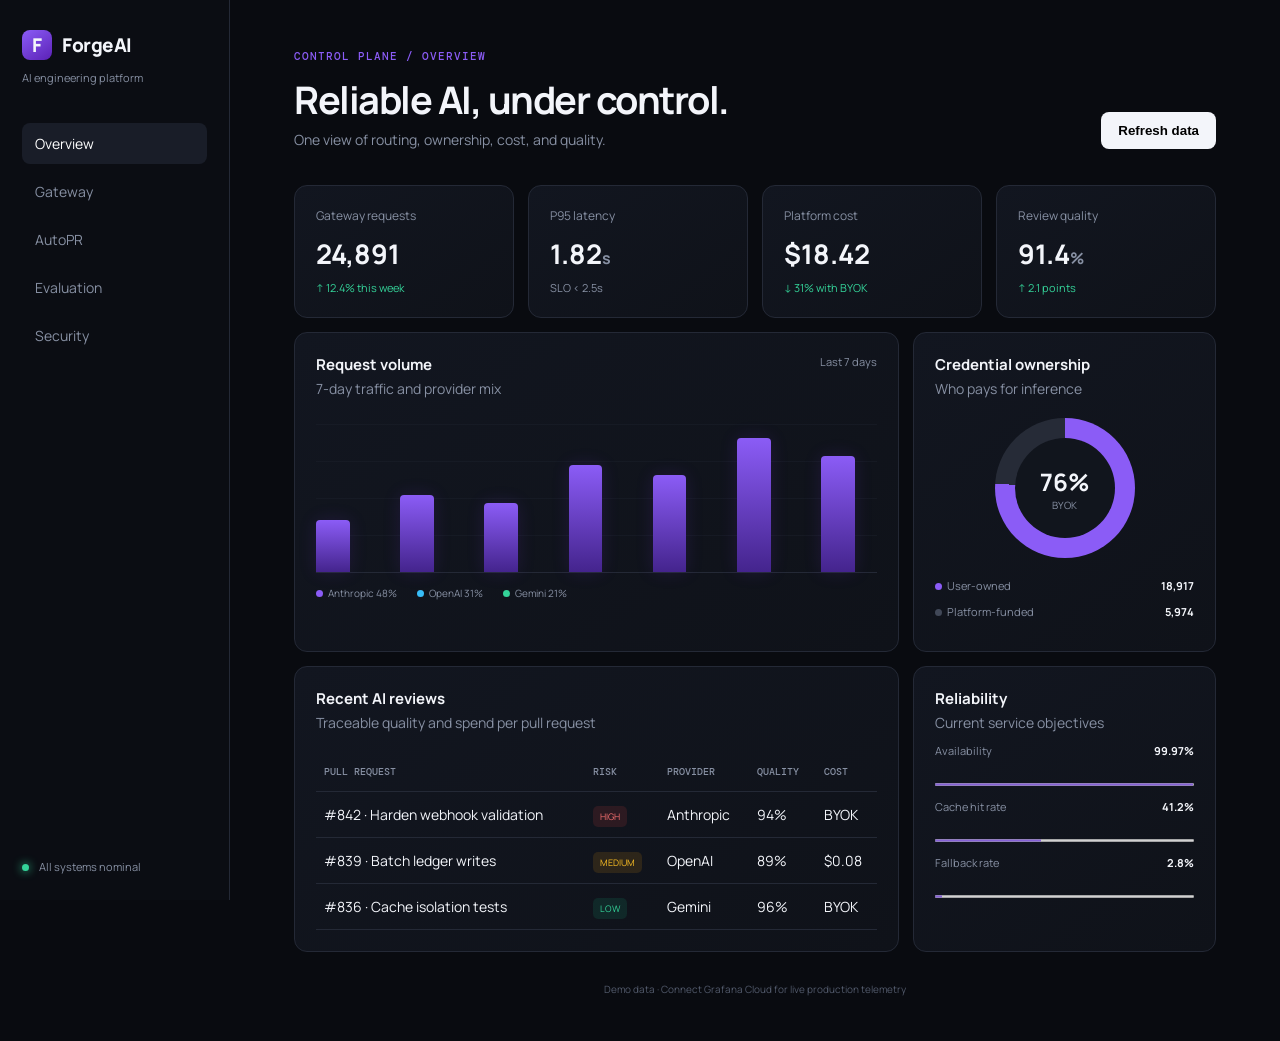
==== dashboard/index.html @ c0267319 "feat(platform): establish production-oriented ForgeAI foundation Introduce the tenant-aware BYOK gat" ====
<!doctype html><html lang="en"><head><meta charset="utf-8"><meta name="viewport" content="width=device-width,initial-scale=1"><meta name="description" content="ForgeAI operations console"><title>ForgeAI · Control plane</title><link rel="preconnect" href="https://fonts.googleapis.com"><link rel="preconnect" href="https://fonts.gstatic.com" crossorigin><link href="https://fonts.googleapis.com/css2?family=DM+Mono:wght@400;500&family=Manrope:wght@400;600;700;800&display=swap" rel="stylesheet"><link rel="stylesheet" href="styles.css"></head><body><aside><div class="brand"><span>F</span>ForgeAI</div><p>AI engineering platform</p><nav><a class="active" href="#overview">Overview</a><a href="#gateway">Gateway</a><a href="#reviews">AutoPR</a><a href="#quality">Evaluation</a><a href="#security">Security</a></nav><div class="status"><i></i> All systems nominal</div></aside><main><header><div><small>CONTROL PLANE / OVERVIEW</small><h1>Reliable AI, under control.</h1><p>One view of routing, ownership, cost, and quality.</p></div><button id="refresh">Refresh data</button></header><section class="cards"><article><label>Gateway requests</label><strong>24,891</strong><em>↑ 12.4% this week</em></article><article><label>P95 latency</label><strong>1.82<span>s</span></strong><em class="neutral">SLO &lt; 2.5s</em></article><article><label>Platform cost</label><strong>$18.42</strong><em>↓ 31% with BYOK</em></article><article><label>Review quality</label><strong>91.4<span>%</span></strong><em>↑ 2.1 points</em></article></section><section class="grid"><article class="panel wide"><div class="title"><div><h2>Request volume</h2><p>7-day traffic and provider mix</p></div><span>Last 7 days</span></div><div class="chart" aria-label="Request volume chart"><div style="height:35%"></div><div style="height:52%"></div><div style="height:46%"></div><div style="height:72%"></div><div style="height:65%"></div><div style="height:90%"></div><div style="height:78%"></div></div><div class="legend"><span><i class="purple"></i>Anthropic 48%</span><span><i class="blue"></i>OpenAI 31%</span><span><i class="green"></i>Gemini 21%</span></div></article><article class="panel"><div class="title"><div><h2>Credential ownership</h2><p>Who pays for inference</p></div></div><div class="donut"><div><strong>76%</strong><span>BYOK</span></div></div><div class="rows"><p><span><i class="purple"></i>User-owned</span><b>18,917</b></p><p><span><i class="muted"></i>Platform-funded</span><b>5,974</b></p></div></article><article class="panel wide"><div class="title"><div><h2>Recent AI reviews</h2><p>Traceable quality and spend per pull request</p></div></div><table><thead><tr><th>Pull request</th><th>Risk</th><th>Provider</th><th>Quality</th><th>Cost</th></tr></thead><tbody><tr><td>#842 · Harden webhook validation</td><td><mark class="high">HIGH</mark></td><td>Anthropic</td><td>94%</td><td>BYOK</td></tr><tr><td>#839 · Batch ledger writes</td><td><mark>MEDIUM</mark></td><td>OpenAI</td><td>89%</td><td>$0.08</td></tr><tr><td>#836 · Cache isolation tests</td><td><mark class="low">LOW</mark></td><td>Gemini</td><td>96%</td><td>BYOK</td></tr></tbody></table></article><article class="panel"><div class="title"><div><h2>Reliability</h2><p>Current service objectives</p></div></div><div class="slo"><p><span>Availability</span><b>99.97%</b></p><progress value="99.97" max="100"></progress><p><span>Cache hit rate</span><b>41.2%</b></p><progress value="41.2" max="100"></progress><p><span>Fallback rate</span><b>2.8%</b></p><progress value="2.8" max="100"></progress></div></article></section><footer>Demo data · Connect Grafana Cloud for live production telemetry</footer></main><script src="app.js"></script></body></html>
---- dashboard/styles.css ----
:root{--bg:#090b10;--panel:#11141c;--line:#242936;--text:#f3f5fa;--muted:#8790a3;--accent:#8b5cf6;--cyan:#38bdf8;--green:#34d399}*{box-sizing:border-box}body{margin:0;background:var(--bg);color:var(--text);font:14px Manrope,sans-serif;display:grid;grid-template-columns:230px 1fr;min-height:100vh}aside{border-right:1px solid var(--line);padding:30px 22px;position:fixed;width:230px;height:100vh;background:#0b0d13}.brand{font-size:19px;font-weight:800;letter-spacing:-.5px}.brand span{display:inline-grid;place-items:center;width:30px;height:30px;margin-right:10px;border-radius:8px;background:linear-gradient(145deg,var(--accent),#5b21b6)}aside>p{color:var(--muted);font-size:11px;margin:10px 0 38px}nav{display:grid;gap:7px}nav a{color:var(--muted);text-decoration:none;padding:11px 13px;border-radius:8px}nav a:hover,.active{color:white!important;background:#191d28}.status{position:absolute;bottom:26px;color:var(--muted);font-size:11px}.status i{display:inline-block;width:7px;height:7px;border-radius:50%;background:var(--green);box-shadow:0 0 10px var(--green);margin-right:8px}main{grid-column:2;padding:45px clamp(24px,5vw,76px);max-width:1500px;width:100%}header{display:flex;justify-content:space-between;align-items:end;margin-bottom:36px}small{color:var(--accent);font:500 11px DM Mono;letter-spacing:1px}h1{font-size:38px;letter-spacing:-1.5px;margin:9px 0 5px}header p,.title p{color:var(--muted);margin:0}button{background:var(--text);border:0;border-radius:8px;padding:11px 17px;font-weight:700;cursor:pointer}.cards{display:grid;grid-template-columns:repeat(4,1fr);gap:14px}.cards article,.panel{background:linear-gradient(145deg,#121620,#0f1219);border:1px solid var(--line);border-radius:13px;padding:21px}.cards label{color:var(--muted);display:block;font-size:12px}.cards strong{font-size:27px;display:block;margin:11px 0 5px}.cards strong span{font-size:16px;color:var(--muted)}em{font-style:normal;color:var(--green);font-size:11px}.neutral{color:var(--muted)}.grid{display:grid;grid-template-columns:2fr 1fr;gap:14px;margin-top:14px}.wide{min-width:0}.title{display:flex;justify-content:space-between}.title h2{font-size:15px;margin:0 0 4px}.title span{color:var(--muted);font-size:11px}.chart{height:150px;margin:25px 0 13px;display:flex;align-items:end;gap:9%;border-bottom:1px solid var(--line);background:repeating-linear-gradient(0deg,transparent,transparent 36px,#1b202b 37px)}.chart div{width:6%;background:linear-gradient(var(--accent),#44248d);border-radius:4px 4px 0 0;box-shadow:0 0 18px #7c3aed25}.legend{display:flex;gap:20px;color:var(--muted);font-size:10px}.legend i,.rows i{display:inline-block;width:7px;height:7px;border-radius:50%;margin-right:5px}.purple{background:var(--accent)}.blue{background:var(--cyan)}.green{background:var(--green)}.muted{background:#414858}.donut{display:grid;place-items:center;margin:20px auto;width:140px;height:140px;border-radius:50%;background:conic-gradient(var(--accent) 0 76%,#262b37 76%)}.donut:before{content:"";position:absolute;width:100px;height:100px;border-radius:50%;background:#11151d}.donut div{z-index:1;text-align:center}.donut strong,.donut span{display:block}.donut strong{font-size:24px}.donut span{color:var(--muted);font-size:10px}.rows p,.slo p{display:flex;justify-content:space-between;color:var(--muted);font-size:11px}.rows b,.slo b{color:var(--text)}table{border-collapse:collapse;width:100%;margin-top:20px;text-align:left}th{color:var(--muted);font:500 10px DM Mono;text-transform:uppercase}th,td{padding:13px 8px;border-bottom:1px solid var(--line)}mark{background:#f59e0b20;color:#fbbf24;border-radius:5px;padding:4px 7px;font-size:9px}.high{background:#ef444420;color:#f87171}.low{background:#10b98120;color:#34d399}progress{width:100%;height:5px;accent-color:var(--accent)}footer{text-align:center;color:#525a6b;margin-top:30px;font-size:10px}@media(max-width:900px){body{display:block}aside{display:none}main{padding:25px}.cards{grid-template-columns:1fr 1fr}.grid{grid-template-columns:1fr}}@media(max-width:560px){.cards{grid-template-columns:1fr}header{align-items:start}header button{display:none}h1{font-size:30px}.panel{overflow:auto}}
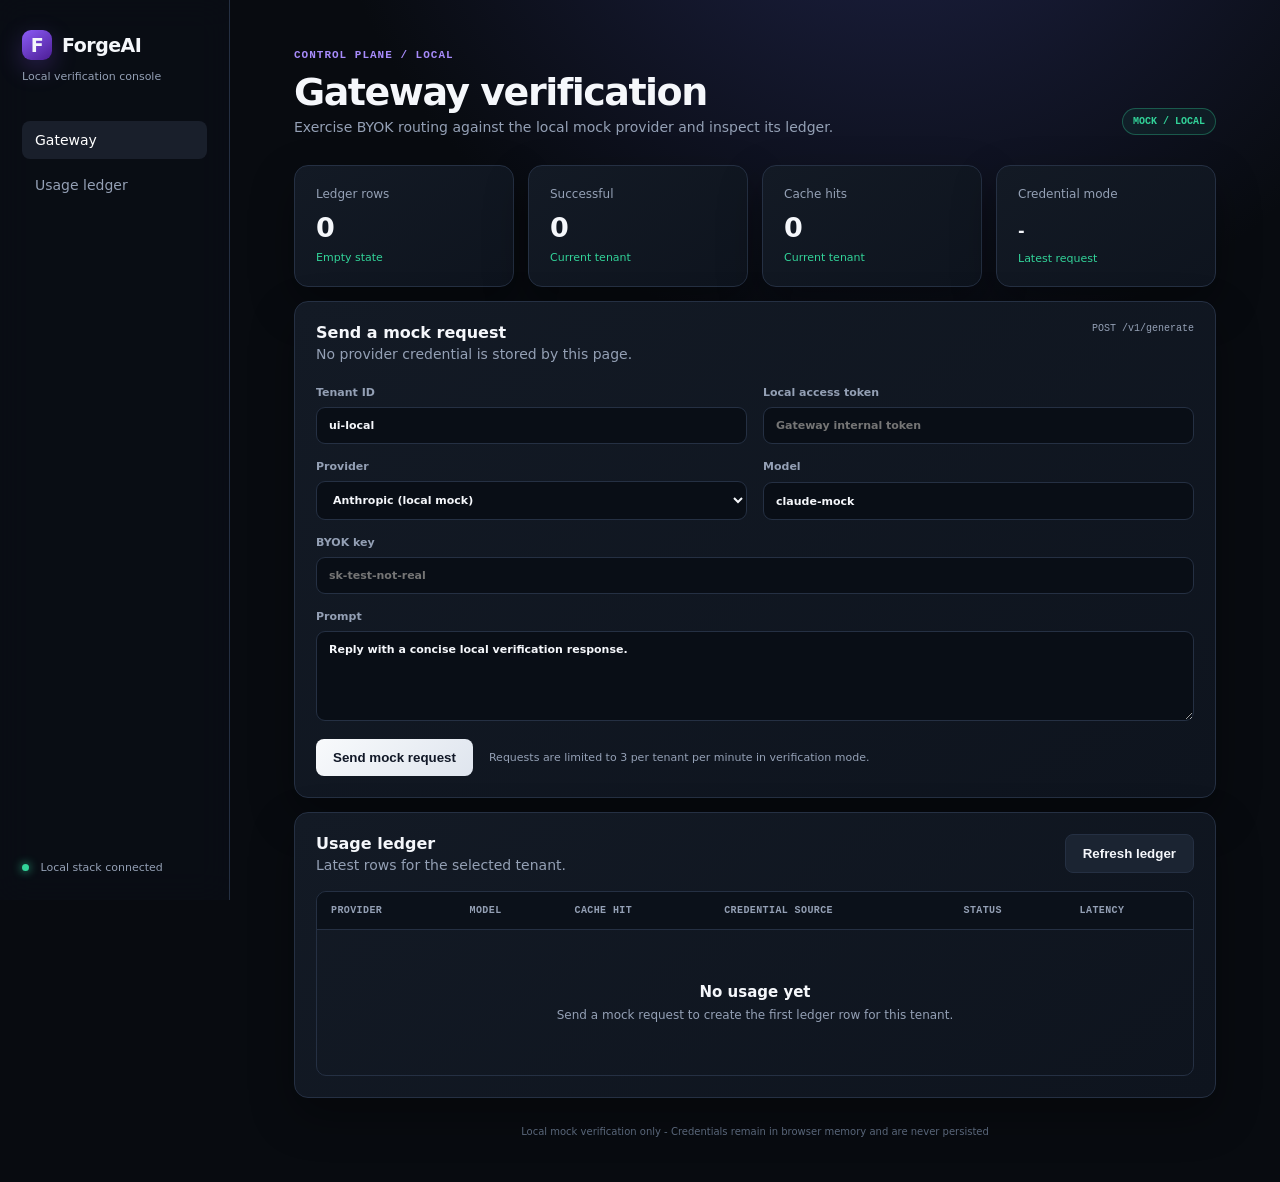
==== commit dce24aa8: "fix(dashboard): make local gateway flows observable Replace static demo metrics with a tenant-scoped" ====
--- a/dashboard/index.html
+++ b/dashboard/index.html
@@ -1 +1,54 @@
-<!doctype html><html lang="en"><head><meta charset="utf-8"><meta name="viewport" content="width=device-width,initial-scale=1"><meta name="description" content="ForgeAI operations console"><title>ForgeAI · Control plane</title><link rel="preconnect" href="https://fonts.googleapis.com"><link rel="preconnect" href="https://fonts.gstatic.com" crossorigin><link href="https://fonts.googleapis.com/css2?family=DM+Mono:wght@400;500&family=Manrope:wght@400;600;700;800&display=swap" rel="stylesheet"><link rel="stylesheet" href="styles.css"></head><body><aside><div class="brand"><span>F</span>ForgeAI</div><p>AI engineering platform</p><nav><a class="active" href="#overview">Overview</a><a href="#gateway">Gateway</a><a href="#reviews">AutoPR</a><a href="#quality">Evaluation</a><a href="#security">Security</a></nav><div class="status"><i></i> All systems nominal</div></aside><main><header><div><small>CONTROL PLANE / OVERVIEW</small><h1>Reliable AI, under control.</h1><p>One view of routing, ownership, cost, and quality.</p></div><button id="refresh">Refresh data</button></header><section class="cards"><article><label>Gateway requests</label><strong>24,891</strong><em>↑ 12.4% this week</em></article><article><label>P95 latency</label><strong>1.82<span>s</span></strong><em class="neutral">SLO &lt; 2.5s</em></article><article><label>Platform cost</label><strong>$18.42</strong><em>↓ 31% with BYOK</em></article><article><label>Review quality</label><strong>91.4<span>%</span></strong><em>↑ 2.1 points</em></article></section><section class="grid"><article class="panel wide"><div class="title"><div><h2>Request volume</h2><p>7-day traffic and provider mix</p></div><span>Last 7 days</span></div><div class="chart" aria-label="Request volume chart"><div style="height:35%"></div><div style="height:52%"></div><div style="height:46%"></div><div style="height:72%"></div><div style="height:65%"></div><div style="height:90%"></div><div style="height:78%"></div></div><div class="legend"><span><i class="purple"></i>Anthropic 48%</span><span><i class="blue"></i>OpenAI 31%</span><span><i class="green"></i>Gemini 21%</span></div></article><article class="panel"><div class="title"><div><h2>Credential ownership</h2><p>Who pays for inference</p></div></div><div class="donut"><div><strong>76%</strong><span>BYOK</span></div></div><div class="rows"><p><span><i class="purple"></i>User-owned</span><b>18,917</b></p><p><span><i class="muted"></i>Platform-funded</span><b>5,974</b></p></div></article><article class="panel wide"><div class="title"><div><h2>Recent AI reviews</h2><p>Traceable quality and spend per pull request</p></div></div><table><thead><tr><th>Pull request</th><th>Risk</th><th>Provider</th><th>Quality</th><th>Cost</th></tr></thead><tbody><tr><td>#842 · Harden webhook validation</td><td><mark class="high">HIGH</mark></td><td>Anthropic</td><td>94%</td><td>BYOK</td></tr><tr><td>#839 · Batch ledger writes</td><td><mark>MEDIUM</mark></td><td>OpenAI</td><td>89%</td><td>$0.08</td></tr><tr><td>#836 · Cache isolation tests</td><td><mark class="low">LOW</mark></td><td>Gemini</td><td>96%</td><td>BYOK</td></tr></tbody></table></article><article class="panel"><div class="title"><div><h2>Reliability</h2><p>Current service objectives</p></div></div><div class="slo"><p><span>Availability</span><b>99.97%</b></p><progress value="99.97" max="100"></progress><p><span>Cache hit rate</span><b>41.2%</b></p><progress value="41.2" max="100"></progress><p><span>Fallback rate</span><b>2.8%</b></p><progress value="2.8" max="100"></progress></div></article></section><footer>Demo data · Connect Grafana Cloud for live production telemetry</footer></main><script src="app.js"></script></body></html>
+<!doctype html>
+<html lang='en'>
+<head>
+  <meta charset='utf-8'>
+  <meta name='viewport' content='width=device-width, initial-scale=1'>
+  <meta name='description' content='ForgeAI local Gateway verification console'>
+  <title>ForgeAI - Gateway console</title>
+  <link rel='stylesheet' href='styles.css'>
+</head>
+<body>
+  <aside>
+    <div class='brand'><span>F</span>ForgeAI</div>
+    <p>Local verification console</p>
+    <nav aria-label='Primary navigation'><a class='active' href='#gateway'>Gateway</a><a href='#usage'>Usage ledger</a></nav>
+    <div class='status'><i></i> Local stack connected</div>
+  </aside>
+  <main>
+    <header><div><small>CONTROL PLANE / LOCAL</small><h1>Gateway verification</h1><p>Exercise BYOK routing against the local mock provider and inspect its ledger.</p></div><span class='environment'>MOCK / LOCAL</span></header>
+    <section class='cards' aria-label='Ledger summary'>
+      <article><label>Ledger rows</label><strong id='total-rows'>0</strong><em id='ledger-state'>Not loaded</em></article>
+      <article><label>Successful</label><strong id='successful-rows'>0</strong><em>Current tenant</em></article>
+      <article><label>Cache hits</label><strong id='cache-hits'>0</strong><em>Current tenant</em></article>
+      <article><label>Credential mode</label><strong class='text-value' id='credential-mode'>-</strong><em>Latest request</em></article>
+    </section>
+    <section class='grid'>
+      <article class='panel' id='gateway'>
+        <div class='title'><div><h2>Send a mock request</h2><p>No provider credential is stored by this page.</p></div><span>POST /v1/generate</span></div>
+        <form id='request-form' novalidate>
+          <div class='form-grid'>
+            <label>Tenant ID<input id='tenant' name='tenant' required autocomplete='off' value='ui-local'></label>
+            <label>Local access token<input id='access-token' name='accessToken' type='password' required autocomplete='off' placeholder='Gateway internal token'></label>
+            <label>Provider<select id='provider' name='provider'><option value='ANTHROPIC'>Anthropic (local mock)</option></select></label>
+            <label>Model<input id='model' name='model' required value='claude-mock' autocomplete='off'></label>
+            <label class='full'>BYOK key<input id='provider-key' name='providerKey' type='password' required autocomplete='off' placeholder='sk-test-not-real'></label>
+            <label class='full'>Prompt<textarea id='prompt' name='prompt' required rows='4'>Reply with a concise local verification response.</textarea></label>
+          </div>
+          <div class='actions'><button id='submit-request' type='submit'>Send mock request</button><span>Requests are limited to 3 per tenant per minute in verification mode.</span></div>
+        </form>
+        <div id='request-result' class='result' role='status' aria-live='polite' hidden></div>
+      </article>
+      <article class='panel' id='usage'>
+        <div class='title'><div><h2>Usage ledger</h2><p>Latest rows for the selected tenant.</p></div><button id='refresh-ledger' class='secondary' type='button'>Refresh ledger</button></div>
+        <div class='table-wrap'>
+          <table><thead><tr><th>Provider</th><th>Model</th><th>Cache hit</th><th>Credential source</th><th>Status</th><th>Latency</th></tr></thead><tbody id='ledger-body'></tbody></table>
+          <div id='ledger-empty' class='empty-state'><strong>No usage yet</strong><span>Send a mock request to create the first ledger row for this tenant.</span></div>
+        </div>
+        <div id='ledger-error' class='result error' role='alert' hidden></div>
+      </article>
+    </section>
+    <footer>Local mock verification only - Credentials remain in browser memory and are never persisted</footer>
+  </main>
+  <script src='app.js'></script>
+</body>
+</html>
--- a/dashboard/styles.css
+++ b/dashboard/styles.css
@@ -1 +1,2 @@
-:root{--bg:#090b10;--panel:#11141c;--line:#242936;--text:#f3f5fa;--muted:#8790a3;--accent:#8b5cf6;--cyan:#38bdf8;--green:#34d399}*{box-sizing:border-box}body{margin:0;background:var(--bg);color:var(--text);font:14px Manrope,sans-serif;display:grid;grid-template-columns:230px 1fr;min-height:100vh}aside{border-right:1px solid var(--line);padding:30px 22px;position:fixed;width:230px;height:100vh;background:#0b0d13}.brand{font-size:19px;font-weight:800;letter-spacing:-.5px}.brand span{display:inline-grid;place-items:center;width:30px;height:30px;margin-right:10px;border-radius:8px;background:linear-gradient(145deg,var(--accent),#5b21b6)}aside>p{color:var(--muted);font-size:11px;margin:10px 0 38px}nav{display:grid;gap:7px}nav a{color:var(--muted);text-decoration:none;padding:11px 13px;border-radius:8px}nav a:hover,.active{color:white!important;background:#191d28}.status{position:absolute;bottom:26px;color:var(--muted);font-size:11px}.status i{display:inline-block;width:7px;height:7px;border-radius:50%;background:var(--green);box-shadow:0 0 10px var(--green);margin-right:8px}main{grid-column:2;padding:45px clamp(24px,5vw,76px);max-width:1500px;width:100%}header{display:flex;justify-content:space-between;align-items:end;margin-bottom:36px}small{color:var(--accent);font:500 11px DM Mono;letter-spacing:1px}h1{font-size:38px;letter-spacing:-1.5px;margin:9px 0 5px}header p,.title p{color:var(--muted);margin:0}button{background:var(--text);border:0;border-radius:8px;padding:11px 17px;font-weight:700;cursor:pointer}.cards{display:grid;grid-template-columns:repeat(4,1fr);gap:14px}.cards article,.panel{background:linear-gradient(145deg,#121620,#0f1219);border:1px solid var(--line);border-radius:13px;padding:21px}.cards label{color:var(--muted);display:block;font-size:12px}.cards strong{font-size:27px;display:block;margin:11px 0 5px}.cards strong span{font-size:16px;color:var(--muted)}em{font-style:normal;color:var(--green);font-size:11px}.neutral{color:var(--muted)}.grid{display:grid;grid-template-columns:2fr 1fr;gap:14px;margin-top:14px}.wide{min-width:0}.title{display:flex;justify-content:space-between}.title h2{font-size:15px;margin:0 0 4px}.title span{color:var(--muted);font-size:11px}.chart{height:150px;margin:25px 0 13px;display:flex;align-items:end;gap:9%;border-bottom:1px solid var(--line);background:repeating-linear-gradient(0deg,transparent,transparent 36px,#1b202b 37px)}.chart div{width:6%;background:linear-gradient(var(--accent),#44248d);border-radius:4px 4px 0 0;box-shadow:0 0 18px #7c3aed25}.legend{display:flex;gap:20px;color:var(--muted);font-size:10px}.legend i,.rows i{display:inline-block;width:7px;height:7px;border-radius:50%;margin-right:5px}.purple{background:var(--accent)}.blue{background:var(--cyan)}.green{background:var(--green)}.muted{background:#414858}.donut{display:grid;place-items:center;margin:20px auto;width:140px;height:140px;border-radius:50%;background:conic-gradient(var(--accent) 0 76%,#262b37 76%)}.donut:before{content:"";position:absolute;width:100px;height:100px;border-radius:50%;background:#11151d}.donut div{z-index:1;text-align:center}.donut strong,.donut span{display:block}.donut strong{font-size:24px}.donut span{color:var(--muted);font-size:10px}.rows p,.slo p{display:flex;justify-content:space-between;color:var(--muted);font-size:11px}.rows b,.slo b{color:var(--text)}table{border-collapse:collapse;width:100%;margin-top:20px;text-align:left}th{color:var(--muted);font:500 10px DM Mono;text-transform:uppercase}th,td{padding:13px 8px;border-bottom:1px solid var(--line)}mark{background:#f59e0b20;color:#fbbf24;border-radius:5px;padding:4px 7px;font-size:9px}.high{background:#ef444420;color:#f87171}.low{background:#10b98120;color:#34d399}progress{width:100%;height:5px;accent-color:var(--accent)}footer{text-align:center;color:#525a6b;margin-top:30px;font-size:10px}@media(max-width:900px){body{display:block}aside{display:none}main{padding:25px}.cards{grid-template-columns:1fr 1fr}.grid{grid-template-columns:1fr}}@media(max-width:560px){.cards{grid-template-columns:1fr}header{align-items:start}header button{display:none}h1{font-size:30px}.panel{overflow:auto}}
+:root{--bg:#080b10;--panel:#111722;--line:#253043;--text:#f5f7fb;--muted:#94a0b5;--accent:#8b5cf6;--green:#32d399;--red:#fb7185;--shadow:0 18px 45px #0005}*{box-sizing:border-box}html{scroll-behavior:smooth}body{margin:0;background:radial-gradient(circle at 70% -20%,#20244b 0,transparent 35%),var(--bg);color:var(--text);font:14px Inter,ui-sans-serif,system-ui,-apple-system,Segoe UI,sans-serif;display:grid;grid-template-columns:230px 1fr;min-height:100vh}aside{border-right:1px solid var(--line);padding:30px 22px;position:fixed;width:230px;height:100vh;background:#0a0e15e8;backdrop-filter:blur(16px)}.brand{font-size:19px;font-weight:800;letter-spacing:-.5px}.brand span{display:inline-grid;place-items:center;width:30px;height:30px;margin-right:10px;border-radius:9px;background:linear-gradient(145deg,var(--accent),#4c1d95);box-shadow:0 8px 24px #8b5cf644}aside>p{color:var(--muted);font-size:11px;margin:10px 0 38px}nav{display:grid;gap:7px}nav a{color:var(--muted);text-decoration:none;padding:11px 13px;border-radius:8px}nav a:hover,nav a.active{color:#fff;background:#191f2b}.status{position:absolute;bottom:26px;color:var(--muted);font-size:11px}.status i{display:inline-block;width:7px;height:7px;border-radius:50%;background:var(--green);box-shadow:0 0 10px var(--green);margin-right:8px}main{grid-column:2;padding:45px clamp(24px,5vw,76px);max-width:1500px;width:100%}header{display:flex;justify-content:space-between;align-items:end;margin-bottom:30px}small{color:#a78bfa;font:600 11px ui-monospace,Cascadia Code,monospace;letter-spacing:1px}h1{font-size:38px;letter-spacing:-1.5px;margin:9px 0 5px}header p,.title p{color:var(--muted);margin:0}.environment{color:var(--green);border:1px solid #32d39955;background:#32d39912;padding:7px 10px;border-radius:999px;font:600 10px ui-monospace,monospace}.cards{display:grid;grid-template-columns:repeat(4,1fr);gap:14px}.cards article,.panel{background:linear-gradient(145deg,#131a25,#0e141e);border:1px solid var(--line);border-radius:14px;padding:21px;box-shadow:var(--shadow)}.cards label{color:var(--muted);display:block;font-size:12px}.cards strong{font-size:27px;display:block;margin:11px 0 5px}.cards .text-value{font-size:16px;margin:20px 0 9px;overflow:hidden;text-overflow:ellipsis}.cards em{font-style:normal;color:var(--green);font-size:11px}.grid{display:grid;gap:14px;margin-top:14px}.title{display:flex;justify-content:space-between;gap:20px;align-items:start}.title h2{font-size:16px;margin:0 0 4px}.title>span{color:var(--muted);font:500 10px ui-monospace,monospace}.form-grid{display:grid;grid-template-columns:repeat(2,minmax(0,1fr));gap:16px;margin-top:24px}.form-grid label{display:grid;gap:8px;color:var(--muted);font-size:11px;font-weight:650}.form-grid .full{grid-column:1/-1}input,select,textarea{width:100%;border:1px solid var(--line);background:#090e16;color:var(--text);border-radius:9px;padding:11px 12px;font:inherit;outline:none;transition:.18s border-color,.18s box-shadow}textarea{resize:vertical;min-height:90px}input:focus,select:focus,textarea:focus{border-color:var(--accent);box-shadow:0 0 0 3px #8b5cf625}input[aria-invalid=true]{border-color:var(--red);box-shadow:0 0 0 3px #fb718522}button{background:linear-gradient(135deg,#f8fafc,#dfe5ee);color:#111827;border:0;border-radius:8px;padding:11px 17px;font-weight:750;cursor:pointer}button:hover{filter:brightness(1.05)}button:disabled{cursor:wait;opacity:.6}.secondary{background:#1b2432;color:var(--text);border:1px solid var(--line)}.actions{display:flex;align-items:center;gap:16px;margin-top:18px}.actions span{color:var(--muted);font-size:11px}.result{display:grid;gap:5px;border-radius:9px;padding:14px 16px;margin-top:18px}.result span{color:var(--muted)}.result.success{background:#32d39912;border:1px solid #32d39945}.result.success strong{color:var(--green)}.result.error{background:#fb718510;border:1px solid #fb718548;color:var(--red)}.table-wrap{overflow:auto;margin-top:18px;border:1px solid var(--line);border-radius:10px}table{border-collapse:collapse;width:100%;min-width:760px;text-align:left}th{background:#0b111a;color:var(--muted);font:600 10px ui-monospace,monospace;text-transform:uppercase;letter-spacing:.4px}th,td{padding:13px 14px;border-bottom:1px solid var(--line)}tbody tr:last-child td{border-bottom:0}td{font-size:12px}.good-text{color:var(--green)}.bad-text{color:var(--red)}.empty-state{min-height:145px;display:grid;place-content:center;text-align:center;gap:7px}.empty-state[hidden]{display:none}.empty-state strong{font-size:15px}.empty-state span{color:var(--muted);font-size:12px}footer{text-align:center;color:#59667a;margin-top:28px;font-size:10px}@media(max-width:900px){body{display:block}aside{display:none}main{padding:25px}.cards{grid-template-columns:1fr 1fr}}@media(max-width:600px){.cards,.form-grid{grid-template-columns:1fr}.form-grid .full{grid-column:auto}header{align-items:start;gap:20px}h1{font-size:30px}.actions{align-items:start;flex-direction:column}.environment{white-space:nowrap}}
+[hidden]{display:none!important}
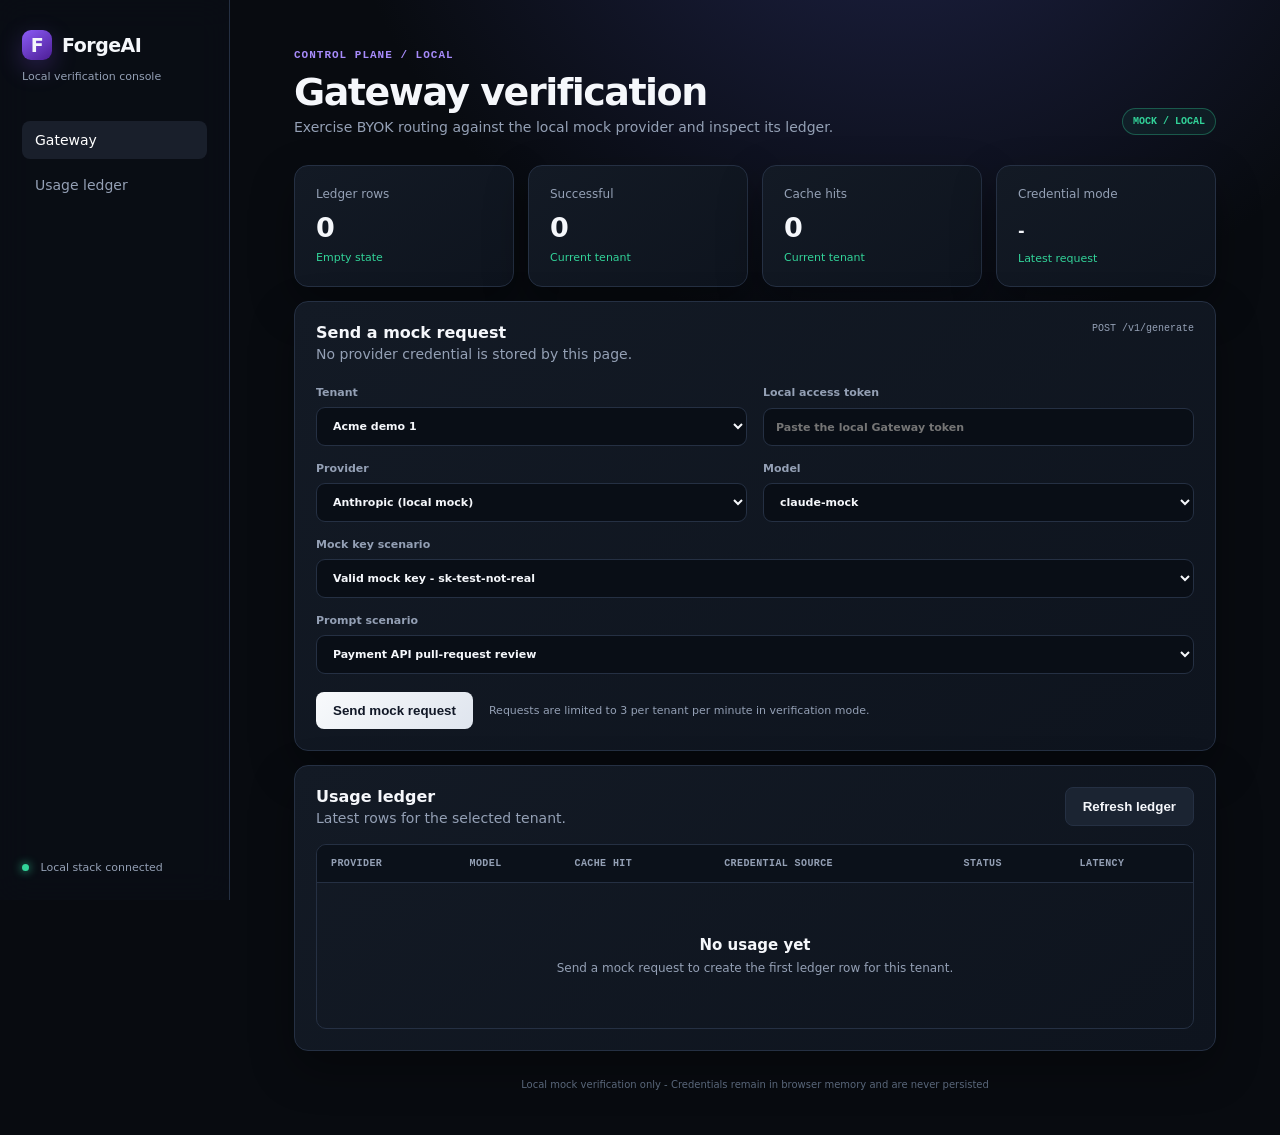
==== commit fc91c538: "feat(dashboard): add guided local demo presets Replace manual demo inputs with tenant, provider, mod" ====
--- a/dashboard/index.html
+++ b/dashboard/index.html
@@ -27,12 +27,12 @@
         <div class='title'><div><h2>Send a mock request</h2><p>No provider credential is stored by this page.</p></div><span>POST /v1/generate</span></div>
         <form id='request-form' novalidate>
           <div class='form-grid'>
-            <label>Tenant ID<input id='tenant' name='tenant' required autocomplete='off' value='ui-local'></label>
-            <label>Local access token<input id='access-token' name='accessToken' type='password' required autocomplete='off' placeholder='Gateway internal token'></label>
-            <label>Provider<select id='provider' name='provider'><option value='ANTHROPIC'>Anthropic (local mock)</option></select></label>
-            <label>Model<input id='model' name='model' required value='claude-mock' autocomplete='off'></label>
-            <label class='full'>BYOK key<input id='provider-key' name='providerKey' type='password' required autocomplete='off' placeholder='sk-test-not-real'></label>
-            <label class='full'>Prompt<textarea id='prompt' name='prompt' required rows='4'>Reply with a concise local verification response.</textarea></label>
+            <label>Tenant<select id='tenant' name='tenant' required><option value='demo-acme-001'>Acme demo 1</option><option value='demo-acme-002'>Acme demo 2</option><option value='demo-contoso-001'>Contoso demo</option></select></label>
+            <label>Local access token<input id='access-token' name='accessToken' type='text' required autocomplete='off' placeholder='Paste the local Gateway token'></label>
+            <label>Provider<select id='provider' name='provider'><option value='ANTHROPIC'>Anthropic (local mock)</option><option value='OPENAI'>OpenAI (local mock)</option><option value='GEMINI'>Gemini (local mock)</option></select></label>
+            <label>Model<select id='model' name='model' required><option value='claude-mock'>claude-mock</option></select></label>
+            <label class='full'>Mock key scenario<select id='provider-key' name='providerKey' required><option value='sk-test-not-real'>Valid mock key - sk-test-not-real</option><option value=''>Blank key - validation demo</option><option value='bad-key-demo'>Rejected mock key - bad-key-demo</option></select></label>
+            <label class='full'>Prompt scenario<select id='prompt' name='prompt' required><option value='Review a pull request that adds input validation to a payment API. Return three concise risks and one recommendation.'>Payment API pull-request review</option><option value='Summarize a fictional customer support incident and provide three follow-up actions.'>Customer support incident summary</option><option value='Review a fictional authentication change for security risks and recommend one mitigation.'>Authentication security review</option></select></label>
           </div>
           <div class='actions'><button id='submit-request' type='submit'>Send mock request</button><span>Requests are limited to 3 per tenant per minute in verification mode.</span></div>
         </form>
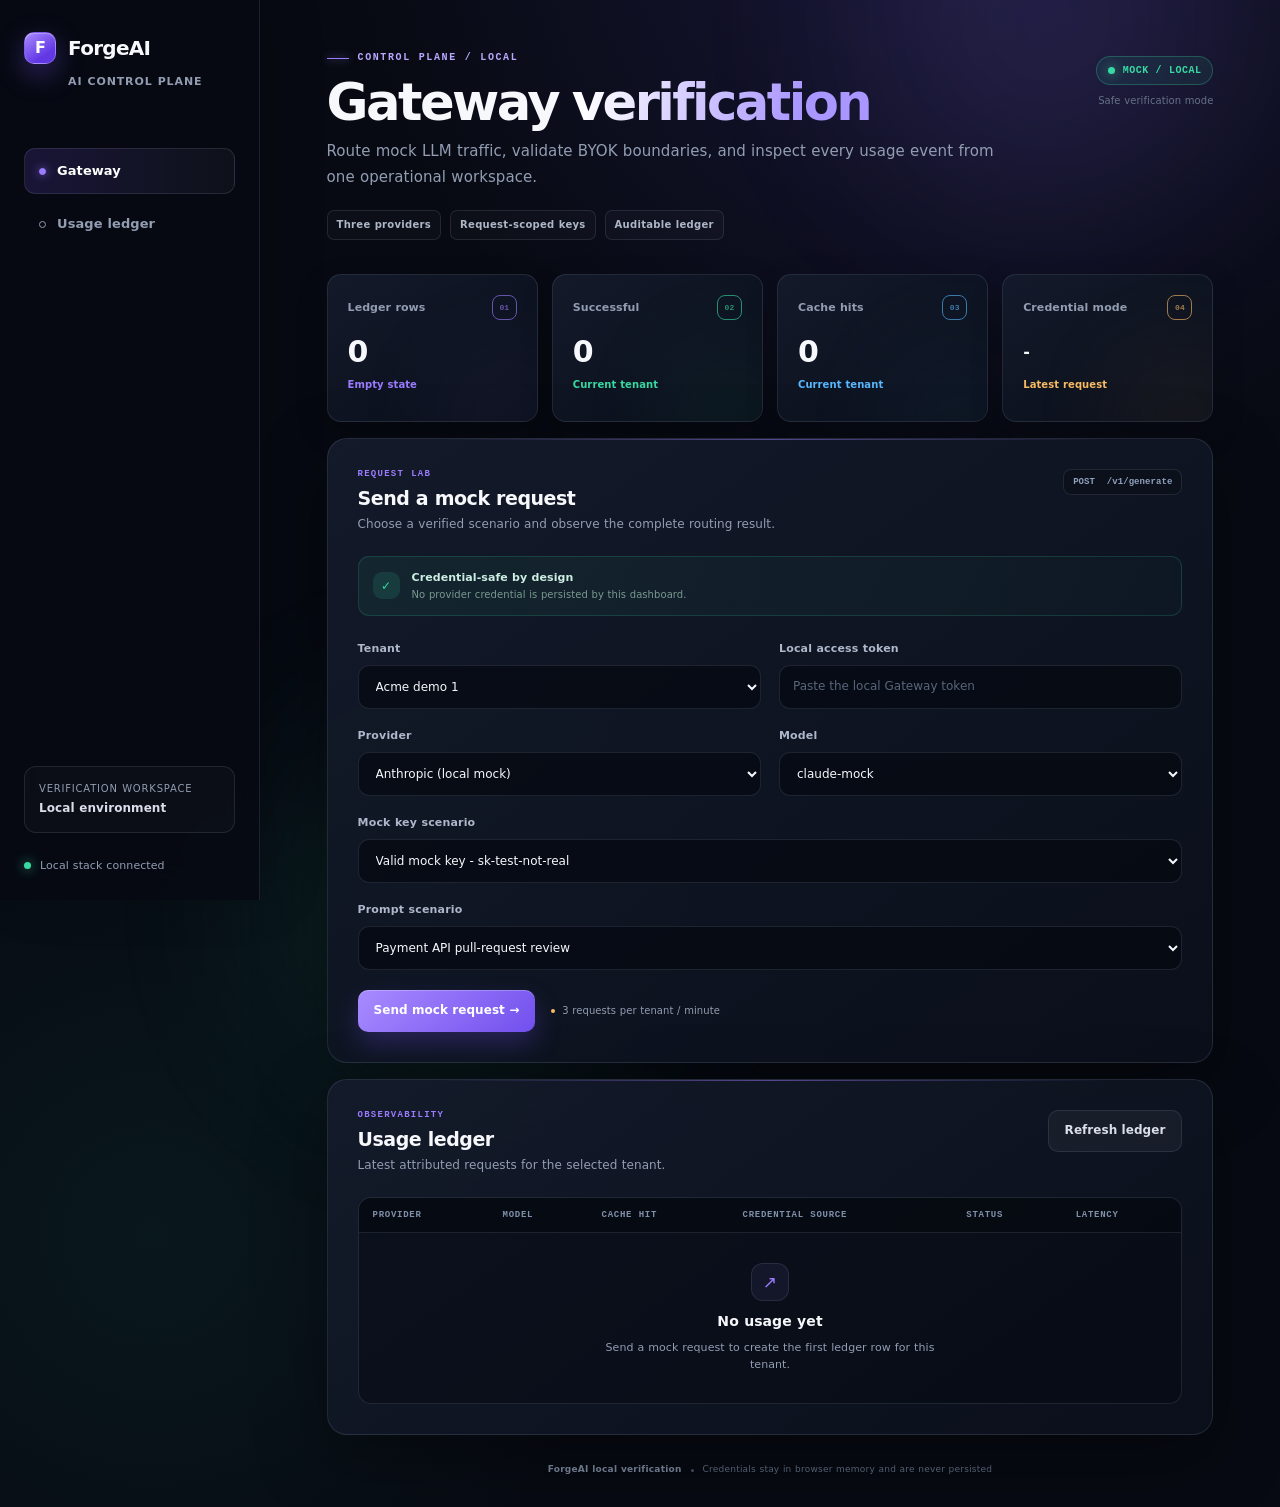
==== commit 319792b9: "feat(dashboard): deliver responsive control-plane experience Refine typography, color hierarchy, mot" ====
--- a/dashboard/index.html
+++ b/dashboard/index.html
@@ -4,50 +4,166 @@
   <meta charset='utf-8'>
   <meta name='viewport' content='width=device-width, initial-scale=1'>
   <meta name='description' content='ForgeAI local Gateway verification console'>
+  <meta name='theme-color' content='#080b14'>
   <title>ForgeAI - Gateway console</title>
   <link rel='stylesheet' href='styles.css'>
 </head>
 <body>
-  <aside>
-    <div class='brand'><span>F</span>ForgeAI</div>
-    <p>Local verification console</p>
-    <nav aria-label='Primary navigation'><a class='active' href='#gateway'>Gateway</a><a href='#usage'>Usage ledger</a></nav>
-    <div class='status'><i></i> Local stack connected</div>
+  <a class='skip-link' href='#main-content'>Skip to dashboard</a>
+  <div class='ambient ambient-one' aria-hidden='true'></div>
+  <div class='ambient ambient-two' aria-hidden='true'></div>
+
+  <aside class='sidebar'>
+    <div class='brand-block'>
+      <div class='brand'><span class='brand-mark'>F</span><span>ForgeAI</span></div>
+      <p>AI control plane</p>
+    </div>
+
+    <nav aria-label='Primary navigation'>
+      <a class='active' href='#gateway'><span class='nav-dot' aria-hidden='true'></span>Gateway</a>
+      <a href='#usage'><span class='nav-dot' aria-hidden='true'></span>Usage ledger</a>
+    </nav>
+
+    <div class='sidebar-note'>
+      <span>Verification workspace</span>
+      <strong>Local environment</strong>
+    </div>
+    <div class='status' id='connection-status'><i></i><span>Local stack connected</span></div>
   </aside>
-  <main>
-    <header><div><small>CONTROL PLANE / LOCAL</small><h1>Gateway verification</h1><p>Exercise BYOK routing against the local mock provider and inspect its ledger.</p></div><span class='environment'>MOCK / LOCAL</span></header>
+
+  <main id='main-content'>
+    <header class='hero'>
+      <div class='hero-copy'>
+        <div class='eyebrow'><span></span>CONTROL PLANE / LOCAL</div>
+        <h1>Gateway <span>verification</span></h1>
+        <p>Route mock LLM traffic, validate BYOK boundaries, and inspect every usage event from one operational workspace.</p>
+        <div class='hero-points' aria-label='Environment guarantees'>
+          <span>Three providers</span>
+          <span>Request-scoped keys</span>
+          <span>Auditable ledger</span>
+        </div>
+      </div>
+      <div class='environment-card'>
+        <span class='environment'><i></i>MOCK / LOCAL</span>
+        <small>Safe verification mode</small>
+      </div>
+    </header>
+
     <section class='cards' aria-label='Ledger summary'>
-      <article><label>Ledger rows</label><strong id='total-rows'>0</strong><em id='ledger-state'>Not loaded</em></article>
-      <article><label>Successful</label><strong id='successful-rows'>0</strong><em>Current tenant</em></article>
-      <article><label>Cache hits</label><strong id='cache-hits'>0</strong><em>Current tenant</em></article>
-      <article><label>Credential mode</label><strong class='text-value' id='credential-mode'>-</strong><em>Latest request</em></article>
+      <article class='metric-card purple'>
+        <div class='metric-head'><label>Ledger rows</label><span class='metric-icon'>01</span></div>
+        <strong id='total-rows'>0</strong>
+        <em id='ledger-state'>Not loaded</em>
+      </article>
+      <article class='metric-card green'>
+        <div class='metric-head'><label>Successful</label><span class='metric-icon'>02</span></div>
+        <strong id='successful-rows'>0</strong>
+        <em>Current tenant</em>
+      </article>
+      <article class='metric-card blue'>
+        <div class='metric-head'><label>Cache hits</label><span class='metric-icon'>03</span></div>
+        <strong id='cache-hits'>0</strong>
+        <em>Current tenant</em>
+      </article>
+      <article class='metric-card amber'>
+        <div class='metric-head'><label>Credential mode</label><span class='metric-icon'>04</span></div>
+        <strong class='text-value' id='credential-mode'>-</strong>
+        <em>Latest request</em>
+      </article>
     </section>
-    <section class='grid'>
-      <article class='panel' id='gateway'>
-        <div class='title'><div><h2>Send a mock request</h2><p>No provider credential is stored by this page.</p></div><span>POST /v1/generate</span></div>
+
+    <section class='workspace'>
+      <article class='panel request-panel' id='gateway'>
+        <div class='panel-header'>
+          <div>
+            <span class='section-kicker'>REQUEST LAB</span>
+            <h2>Send a mock request</h2>
+            <p>Choose a verified scenario and observe the complete routing result.</p>
+          </div>
+          <span class='api-route'>POST&nbsp; /v1/generate</span>
+        </div>
+
+        <div class='privacy-banner'>
+          <span class='shield' aria-hidden='true'>✓</span>
+          <div><strong>Credential-safe by design</strong><span>No provider credential is persisted by this dashboard.</span></div>
+        </div>
+
         <form id='request-form' novalidate>
           <div class='form-grid'>
-            <label>Tenant<select id='tenant' name='tenant' required><option value='demo-acme-001'>Acme demo 1</option><option value='demo-acme-002'>Acme demo 2</option><option value='demo-contoso-001'>Contoso demo</option></select></label>
-            <label>Local access token<input id='access-token' name='accessToken' type='text' required autocomplete='off' placeholder='Paste the local Gateway token'></label>
-            <label>Provider<select id='provider' name='provider'><option value='ANTHROPIC'>Anthropic (local mock)</option><option value='OPENAI'>OpenAI (local mock)</option><option value='GEMINI'>Gemini (local mock)</option></select></label>
-            <label>Model<select id='model' name='model' required><option value='claude-mock'>claude-mock</option></select></label>
-            <label class='full'>Mock key scenario<select id='provider-key' name='providerKey' required><option value='sk-test-not-real'>Valid mock key - sk-test-not-real</option><option value=''>Blank key - validation demo</option><option value='bad-key-demo'>Rejected mock key - bad-key-demo</option></select></label>
-            <label class='full'>Prompt scenario<select id='prompt' name='prompt' required><option value='Review a pull request that adds input validation to a payment API. Return three concise risks and one recommendation.'>Payment API pull-request review</option><option value='Summarize a fictional customer support incident and provide three follow-up actions.'>Customer support incident summary</option><option value='Review a fictional authentication change for security risks and recommend one mitigation.'>Authentication security review</option></select></label>
+            <div class='field'>
+              <label for='tenant'>Tenant</label>
+              <select id='tenant' name='tenant' required>
+                <option value='demo-acme-001'>Acme demo 1</option>
+                <option value='demo-acme-002'>Acme demo 2</option>
+                <option value='demo-contoso-001'>Contoso demo</option>
+              </select>
+            </div>
+            <div class='field'>
+              <label for='access-token'>Local access token</label>
+              <input id='access-token' name='accessToken' type='text' required autocomplete='off' spellcheck='false' placeholder='Paste the local Gateway token'>
+            </div>
+            <div class='field'>
+              <label for='provider'>Provider</label>
+              <select id='provider' name='provider'>
+                <option value='ANTHROPIC'>Anthropic (local mock)</option>
+                <option value='OPENAI'>OpenAI (local mock)</option>
+                <option value='GEMINI'>Gemini (local mock)</option>
+              </select>
+            </div>
+            <div class='field'>
+              <label for='model'>Model</label>
+              <select id='model' name='model' required><option value='claude-mock'>claude-mock</option></select>
+            </div>
+            <div class='field full'>
+              <label for='provider-key'>Mock key scenario</label>
+              <select id='provider-key' name='providerKey' required>
+                <option value='sk-test-not-real'>Valid mock key - sk-test-not-real</option>
+                <option value=''>Blank key - validation demo</option>
+                <option value='bad-key-demo'>Rejected mock key - bad-key-demo</option>
+              </select>
+            </div>
+            <div class='field full'>
+              <label for='prompt'>Prompt scenario</label>
+              <select id='prompt' name='prompt' required>
+                <option value='Review a pull request that adds input validation to a payment API. Return three concise risks and one recommendation.'>Payment API pull-request review</option>
+                <option value='Summarize a fictional customer support incident and provide three follow-up actions.'>Customer support incident summary</option>
+                <option value='Review a fictional authentication change for security risks and recommend one mitigation.'>Authentication security review</option>
+              </select>
+            </div>
           </div>
-          <div class='actions'><button id='submit-request' type='submit'>Send mock request</button><span>Requests are limited to 3 per tenant per minute in verification mode.</span></div>
+          <div class='actions'>
+            <button id='submit-request' class='primary' type='submit'>Send mock request</button>
+            <span><i></i>3 requests per tenant / minute</span>
+          </div>
         </form>
         <div id='request-result' class='result' role='status' aria-live='polite' hidden></div>
       </article>
-      <article class='panel' id='usage'>
-        <div class='title'><div><h2>Usage ledger</h2><p>Latest rows for the selected tenant.</p></div><button id='refresh-ledger' class='secondary' type='button'>Refresh ledger</button></div>
+
+      <article class='panel ledger-panel' id='usage'>
+        <div class='panel-header'>
+          <div>
+            <span class='section-kicker'>OBSERVABILITY</span>
+            <h2>Usage ledger</h2>
+            <p>Latest attributed requests for the selected tenant.</p>
+          </div>
+          <button id='refresh-ledger' class='secondary' type='button'>Refresh ledger</button>
+        </div>
         <div class='table-wrap'>
-          <table><thead><tr><th>Provider</th><th>Model</th><th>Cache hit</th><th>Credential source</th><th>Status</th><th>Latency</th></tr></thead><tbody id='ledger-body'></tbody></table>
-          <div id='ledger-empty' class='empty-state'><strong>No usage yet</strong><span>Send a mock request to create the first ledger row for this tenant.</span></div>
+          <table>
+            <thead><tr><th>Provider</th><th>Model</th><th>Cache hit</th><th>Credential source</th><th>Status</th><th>Latency</th></tr></thead>
+            <tbody id='ledger-body'></tbody>
+          </table>
+          <div id='ledger-empty' class='empty-state'>
+            <span class='empty-icon' aria-hidden='true'>↗</span>
+            <strong>No usage yet</strong>
+            <span>Send a mock request to create the first ledger row for this tenant.</span>
+          </div>
         </div>
         <div id='ledger-error' class='result error' role='alert' hidden></div>
       </article>
     </section>
-    <footer>Local mock verification only - Credentials remain in browser memory and are never persisted</footer>
+
+    <footer><span>ForgeAI local verification</span><i></i>Credentials stay in browser memory and are never persisted</footer>
   </main>
   <script src='app.js'></script>
 </body>
--- a/dashboard/styles.css
+++ b/dashboard/styles.css
@@ -1,2 +1,737 @@
-:root{--bg:#080b10;--panel:#111722;--line:#253043;--text:#f5f7fb;--muted:#94a0b5;--accent:#8b5cf6;--green:#32d399;--red:#fb7185;--shadow:0 18px 45px #0005}*{box-sizing:border-box}html{scroll-behavior:smooth}body{margin:0;background:radial-gradient(circle at 70% -20%,#20244b 0,transparent 35%),var(--bg);color:var(--text);font:14px Inter,ui-sans-serif,system-ui,-apple-system,Segoe UI,sans-serif;display:grid;grid-template-columns:230px 1fr;min-height:100vh}aside{border-right:1px solid var(--line);padding:30px 22px;position:fixed;width:230px;height:100vh;background:#0a0e15e8;backdrop-filter:blur(16px)}.brand{font-size:19px;font-weight:800;letter-spacing:-.5px}.brand span{display:inline-grid;place-items:center;width:30px;height:30px;margin-right:10px;border-radius:9px;background:linear-gradient(145deg,var(--accent),#4c1d95);box-shadow:0 8px 24px #8b5cf644}aside>p{color:var(--muted);font-size:11px;margin:10px 0 38px}nav{display:grid;gap:7px}nav a{color:var(--muted);text-decoration:none;padding:11px 13px;border-radius:8px}nav a:hover,nav a.active{color:#fff;background:#191f2b}.status{position:absolute;bottom:26px;color:var(--muted);font-size:11px}.status i{display:inline-block;width:7px;height:7px;border-radius:50%;background:var(--green);box-shadow:0 0 10px var(--green);margin-right:8px}main{grid-column:2;padding:45px clamp(24px,5vw,76px);max-width:1500px;width:100%}header{display:flex;justify-content:space-between;align-items:end;margin-bottom:30px}small{color:#a78bfa;font:600 11px ui-monospace,Cascadia Code,monospace;letter-spacing:1px}h1{font-size:38px;letter-spacing:-1.5px;margin:9px 0 5px}header p,.title p{color:var(--muted);margin:0}.environment{color:var(--green);border:1px solid #32d39955;background:#32d39912;padding:7px 10px;border-radius:999px;font:600 10px ui-monospace,monospace}.cards{display:grid;grid-template-columns:repeat(4,1fr);gap:14px}.cards article,.panel{background:linear-gradient(145deg,#131a25,#0e141e);border:1px solid var(--line);border-radius:14px;padding:21px;box-shadow:var(--shadow)}.cards label{color:var(--muted);display:block;font-size:12px}.cards strong{font-size:27px;display:block;margin:11px 0 5px}.cards .text-value{font-size:16px;margin:20px 0 9px;overflow:hidden;text-overflow:ellipsis}.cards em{font-style:normal;color:var(--green);font-size:11px}.grid{display:grid;gap:14px;margin-top:14px}.title{display:flex;justify-content:space-between;gap:20px;align-items:start}.title h2{font-size:16px;margin:0 0 4px}.title>span{color:var(--muted);font:500 10px ui-monospace,monospace}.form-grid{display:grid;grid-template-columns:repeat(2,minmax(0,1fr));gap:16px;margin-top:24px}.form-grid label{display:grid;gap:8px;color:var(--muted);font-size:11px;font-weight:650}.form-grid .full{grid-column:1/-1}input,select,textarea{width:100%;border:1px solid var(--line);background:#090e16;color:var(--text);border-radius:9px;padding:11px 12px;font:inherit;outline:none;transition:.18s border-color,.18s box-shadow}textarea{resize:vertical;min-height:90px}input:focus,select:focus,textarea:focus{border-color:var(--accent);box-shadow:0 0 0 3px #8b5cf625}input[aria-invalid=true]{border-color:var(--red);box-shadow:0 0 0 3px #fb718522}button{background:linear-gradient(135deg,#f8fafc,#dfe5ee);color:#111827;border:0;border-radius:8px;padding:11px 17px;font-weight:750;cursor:pointer}button:hover{filter:brightness(1.05)}button:disabled{cursor:wait;opacity:.6}.secondary{background:#1b2432;color:var(--text);border:1px solid var(--line)}.actions{display:flex;align-items:center;gap:16px;margin-top:18px}.actions span{color:var(--muted);font-size:11px}.result{display:grid;gap:5px;border-radius:9px;padding:14px 16px;margin-top:18px}.result span{color:var(--muted)}.result.success{background:#32d39912;border:1px solid #32d39945}.result.success strong{color:var(--green)}.result.error{background:#fb718510;border:1px solid #fb718548;color:var(--red)}.table-wrap{overflow:auto;margin-top:18px;border:1px solid var(--line);border-radius:10px}table{border-collapse:collapse;width:100%;min-width:760px;text-align:left}th{background:#0b111a;color:var(--muted);font:600 10px ui-monospace,monospace;text-transform:uppercase;letter-spacing:.4px}th,td{padding:13px 14px;border-bottom:1px solid var(--line)}tbody tr:last-child td{border-bottom:0}td{font-size:12px}.good-text{color:var(--green)}.bad-text{color:var(--red)}.empty-state{min-height:145px;display:grid;place-content:center;text-align:center;gap:7px}.empty-state[hidden]{display:none}.empty-state strong{font-size:15px}.empty-state span{color:var(--muted);font-size:12px}footer{text-align:center;color:#59667a;margin-top:28px;font-size:10px}@media(max-width:900px){body{display:block}aside{display:none}main{padding:25px}.cards{grid-template-columns:1fr 1fr}}@media(max-width:600px){.cards,.form-grid{grid-template-columns:1fr}.form-grid .full{grid-column:auto}header{align-items:start;gap:20px}h1{font-size:30px}.actions{align-items:start;flex-direction:column}.environment{white-space:nowrap}}
-[hidden]{display:none!important}
+:root {
+  color-scheme: dark;
+  --bg: #070a12;
+  --bg-soft: #0b101b;
+  --surface: rgba(17, 23, 38, .9);
+  --surface-raised: rgba(22, 30, 48, .92);
+  --surface-hover: rgba(28, 37, 59, .96);
+  --line: rgba(148, 163, 184, .16);
+  --line-strong: rgba(148, 163, 184, .28);
+  --text: #f7f8fc;
+  --text-soft: #d9deea;
+  --muted: #929db2;
+  --purple: #9b7cff;
+  --purple-strong: #7c5cff;
+  --blue: #59b8ff;
+  --green: #38daa3;
+  --amber: #f8bb62;
+  --red: #ff718b;
+  --shadow: 0 24px 70px rgba(0, 0, 0, .34);
+  --shadow-soft: 0 12px 32px rgba(0, 0, 0, .2);
+  --radius-lg: 20px;
+  --radius-md: 14px;
+  --ease: cubic-bezier(.2, .8, .2, 1);
+}
+
+* { box-sizing: border-box; }
+
+html { scroll-behavior: smooth; }
+
+body {
+  margin: 0;
+  min-height: 100vh;
+  display: grid;
+  grid-template-columns: 260px minmax(0, 1fr);
+  overflow-x: hidden;
+  background:
+    radial-gradient(circle at 76% -8%, rgba(116, 91, 255, .16), transparent 33%),
+    radial-gradient(circle at 12% 82%, rgba(32, 189, 164, .08), transparent 28%),
+    var(--bg);
+  color: var(--text);
+  font-family: 'Segoe UI Variable', Inter, ui-sans-serif, system-ui, -apple-system, 'Segoe UI', sans-serif;
+  font-size: 15px;
+  font-weight: 450;
+  line-height: 1.55;
+  letter-spacing: .005em;
+  word-spacing: .025em;
+}
+
+button, input, select { font: inherit; }
+
+button, input, select, a { -webkit-tap-highlight-color: transparent; }
+
+.ambient {
+  position: fixed;
+  z-index: -1;
+  width: 360px;
+  height: 360px;
+  border-radius: 50%;
+  filter: blur(100px);
+  pointer-events: none;
+  opacity: .12;
+}
+
+.ambient-one { top: -160px; right: 4%; background: var(--purple); }
+.ambient-two { bottom: -180px; left: 22%; background: var(--green); }
+
+.skip-link {
+  position: fixed;
+  z-index: 100;
+  top: 12px;
+  left: 12px;
+  padding: 10px 14px;
+  border-radius: 10px;
+  background: var(--text);
+  color: var(--bg);
+  transform: translateY(-160%);
+  transition: transform .2s var(--ease);
+}
+
+.skip-link:focus { transform: translateY(0); }
+
+.sidebar {
+  position: fixed;
+  inset: 0 auto 0 0;
+  z-index: 10;
+  width: 260px;
+  display: flex;
+  flex-direction: column;
+  padding: 32px 24px 26px;
+  border-right: 1px solid var(--line);
+  background: rgba(7, 10, 18, .78);
+  box-shadow: 16px 0 50px rgba(0, 0, 0, .12);
+  backdrop-filter: blur(24px);
+}
+
+.brand-block p {
+  margin: 9px 0 0 44px;
+  color: var(--muted);
+  font-size: 11px;
+  font-weight: 600;
+  letter-spacing: .08em;
+  text-transform: uppercase;
+}
+
+.brand {
+  display: flex;
+  align-items: center;
+  gap: 12px;
+  font-size: 20px;
+  font-weight: 800;
+  letter-spacing: -.035em;
+}
+
+.brand-mark {
+  display: grid;
+  width: 32px;
+  height: 32px;
+  place-items: center;
+  border: 1px solid rgba(255, 255, 255, .18);
+  border-radius: 10px;
+  background: linear-gradient(145deg, #a88bff, #6237e4 72%);
+  box-shadow: 0 10px 28px rgba(124, 92, 255, .36), inset 0 1px rgba(255, 255, 255, .26);
+  color: #fff;
+  font-size: 16px;
+}
+
+nav {
+  display: grid;
+  gap: 7px;
+  margin-top: 58px;
+}
+
+nav a {
+  display: flex;
+  align-items: center;
+  gap: 11px;
+  padding: 12px 14px;
+  border: 1px solid transparent;
+  border-radius: 11px;
+  color: var(--muted);
+  font-size: 13px;
+  font-weight: 620;
+  text-decoration: none;
+  transition: color .2s var(--ease), background .2s var(--ease), border-color .2s var(--ease), transform .2s var(--ease);
+}
+
+nav a:hover {
+  color: var(--text-soft);
+  background: rgba(255, 255, 255, .035);
+  transform: translateX(2px);
+}
+
+nav a.active {
+  border-color: var(--line);
+  background: linear-gradient(90deg, rgba(124, 92, 255, .16), rgba(255, 255, 255, .035));
+  color: #fff;
+}
+
+.nav-dot {
+  width: 7px;
+  height: 7px;
+  border: 1px solid currentColor;
+  border-radius: 50%;
+}
+
+nav a.active .nav-dot {
+  border-color: var(--purple);
+  background: var(--purple);
+  box-shadow: 0 0 10px rgba(155, 124, 255, .75);
+}
+
+.sidebar-note {
+  display: grid;
+  gap: 3px;
+  margin-top: auto;
+  margin-bottom: 24px;
+  padding: 14px;
+  border: 1px solid var(--line);
+  border-radius: 12px;
+  background: rgba(255, 255, 255, .025);
+}
+
+.sidebar-note span { color: var(--muted); font-size: 10px; text-transform: uppercase; letter-spacing: .08em; }
+.sidebar-note strong { color: var(--text-soft); font-size: 12px; }
+
+.status {
+  display: flex;
+  align-items: center;
+  gap: 9px;
+  color: var(--muted);
+  font-size: 11px;
+}
+
+.status i, .environment i {
+  display: inline-block;
+  width: 7px;
+  height: 7px;
+  border-radius: 50%;
+  background: var(--green);
+  box-shadow: 0 0 12px rgba(56, 218, 163, .8);
+  animation: statusPulse 2.4s ease-in-out infinite;
+}
+
+.status.offline i { background: var(--red); box-shadow: 0 0 12px rgba(255, 113, 139, .65); }
+
+main {
+  grid-column: 2;
+  width: 100%;
+  max-width: 1580px;
+  padding: 52px clamp(28px, 5.2vw, 84px) 30px;
+}
+
+.hero {
+  display: flex;
+  align-items: flex-start;
+  justify-content: space-between;
+  gap: 44px;
+  margin-bottom: 34px;
+  animation: riseIn .55s var(--ease) both;
+}
+
+.hero-copy { max-width: 760px; }
+
+.eyebrow {
+  display: flex;
+  align-items: center;
+  gap: 9px;
+  color: #b8a8ff;
+  font: 700 10px/1.2 ui-monospace, 'Cascadia Code', monospace;
+  letter-spacing: .16em;
+}
+
+.eyebrow span { width: 22px; height: 1px; background: var(--purple); box-shadow: 0 0 8px var(--purple); }
+
+h1 {
+  margin: 12px 0 10px;
+  font-size: clamp(34px, 4vw, 52px);
+  line-height: 1.04;
+  letter-spacing: -.05em;
+  word-spacing: -.03em;
+}
+
+h1 span {
+  background: linear-gradient(100deg, #fff 5%, #a996ff 76%);
+  -webkit-background-clip: text;
+  background-clip: text;
+  color: transparent;
+}
+
+.hero-copy > p {
+  max-width: 680px;
+  margin: 0;
+  color: var(--muted);
+  font-size: 15px;
+  line-height: 1.7;
+}
+
+.hero-points { display: flex; flex-wrap: wrap; gap: 9px; margin-top: 20px; }
+
+.hero-points span {
+  padding: 6px 9px;
+  border: 1px solid var(--line);
+  border-radius: 7px;
+  background: rgba(255, 255, 255, .022);
+  color: #aeb7c8;
+  font-size: 10px;
+  font-weight: 650;
+  letter-spacing: .03em;
+}
+
+.environment-card {
+  display: grid;
+  justify-items: end;
+  gap: 8px;
+  flex: 0 0 auto;
+  padding-top: 4px;
+}
+
+.environment {
+  display: flex;
+  align-items: center;
+  gap: 8px;
+  padding: 8px 11px;
+  border: 1px solid rgba(56, 218, 163, .28);
+  border-radius: 999px;
+  background: rgba(56, 218, 163, .08);
+  color: var(--green);
+  font: 700 10px ui-monospace, monospace;
+  letter-spacing: .05em;
+}
+
+.environment-card small { color: #667187; font-size: 10px; }
+
+.cards {
+  display: grid;
+  grid-template-columns: repeat(4, minmax(0, 1fr));
+  gap: 14px;
+}
+
+.metric-card, .panel {
+  position: relative;
+  overflow: hidden;
+  border: 1px solid var(--line);
+  background: linear-gradient(145deg, rgba(20, 27, 43, .94), rgba(11, 16, 27, .94));
+  box-shadow: var(--shadow-soft);
+}
+
+.metric-card {
+  min-height: 148px;
+  padding: 20px;
+  border-radius: var(--radius-md);
+  transition: transform .25s var(--ease), border-color .25s var(--ease), background .25s var(--ease);
+  animation: riseIn .55s var(--ease) both;
+}
+
+.metric-card:nth-child(2) { animation-delay: .05s; }
+.metric-card:nth-child(3) { animation-delay: .1s; }
+.metric-card:nth-child(4) { animation-delay: .15s; }
+
+.metric-card::after {
+  content: '';
+  position: absolute;
+  inset: auto -30px -55px auto;
+  width: 120px;
+  height: 120px;
+  border-radius: 50%;
+  background: currentColor;
+  filter: blur(58px);
+  opacity: .1;
+}
+
+.metric-card:hover { transform: translateY(-3px); border-color: var(--line-strong); background: var(--surface-raised); }
+.metric-card.purple { color: var(--purple); }
+.metric-card.green { color: var(--green); }
+.metric-card.blue { color: var(--blue); }
+.metric-card.amber { color: var(--amber); }
+
+.metric-head { display: flex; align-items: center; justify-content: space-between; }
+.metric-head label { color: var(--muted); font-size: 11px; font-weight: 650; }
+
+.metric-icon {
+  display: grid;
+  width: 25px;
+  height: 25px;
+  place-items: center;
+  border: 1px solid currentColor;
+  border-radius: 8px;
+  font: 700 8px ui-monospace, monospace;
+  opacity: .62;
+}
+
+.metric-card > strong {
+  display: block;
+  margin: 14px 0 2px;
+  color: var(--text);
+  font-size: 30px;
+  line-height: 1.2;
+  letter-spacing: -.04em;
+}
+
+.metric-card > strong.text-value {
+  min-height: 36px;
+  padding-top: 8px;
+  overflow: hidden;
+  font-size: 16px;
+  text-overflow: ellipsis;
+  white-space: nowrap;
+}
+
+.metric-card em { color: currentColor; font-size: 10px; font-style: normal; font-weight: 650; }
+
+.workspace { display: grid; gap: 16px; margin-top: 16px; }
+
+.panel {
+  padding: clamp(22px, 3vw, 30px);
+  border-radius: var(--radius-lg);
+  box-shadow: var(--shadow);
+  scroll-margin-top: 28px;
+  animation: riseIn .6s .12s var(--ease) both;
+}
+
+.panel::before {
+  content: '';
+  position: absolute;
+  inset: 0 12% auto;
+  height: 1px;
+  background: linear-gradient(90deg, transparent, rgba(155, 124, 255, .48), transparent);
+}
+
+.panel-header {
+  display: flex;
+  align-items: flex-start;
+  justify-content: space-between;
+  gap: 24px;
+}
+
+.section-kicker {
+  display: block;
+  margin-bottom: 7px;
+  color: var(--purple);
+  font: 700 9px ui-monospace, monospace;
+  letter-spacing: .14em;
+}
+
+.panel-header h2 { margin: 0 0 5px; font-size: 19px; line-height: 1.3; letter-spacing: -.025em; }
+.panel-header p { margin: 0; color: var(--muted); font-size: 12px; }
+
+.api-route {
+  padding: 7px 9px;
+  border: 1px solid var(--line);
+  border-radius: 8px;
+  background: var(--bg-soft);
+  color: #8fa0bd;
+  font: 600 9px ui-monospace, monospace;
+  white-space: nowrap;
+}
+
+.privacy-banner {
+  display: flex;
+  align-items: center;
+  gap: 12px;
+  margin-top: 22px;
+  padding: 12px 14px;
+  border: 1px solid rgba(56, 218, 163, .17);
+  border-radius: 11px;
+  background: linear-gradient(90deg, rgba(56, 218, 163, .07), rgba(56, 218, 163, .025));
+}
+
+.shield {
+  display: grid;
+  width: 27px;
+  height: 27px;
+  flex: 0 0 auto;
+  place-items: center;
+  border-radius: 9px;
+  background: rgba(56, 218, 163, .13);
+  color: var(--green);
+  font-size: 12px;
+  font-weight: 800;
+}
+
+.privacy-banner div { display: grid; gap: 1px; }
+.privacy-banner strong { color: #cceee3; font-size: 11px; }
+.privacy-banner div span { color: #79998f; font-size: 10px; }
+
+.form-grid {
+  display: grid;
+  grid-template-columns: repeat(2, minmax(0, 1fr));
+  gap: 18px;
+  margin-top: 24px;
+}
+
+.field { display: grid; gap: 8px; min-width: 0; }
+.field.full { grid-column: 1 / -1; }
+
+.field label {
+  color: #aeb8ca;
+  font-size: 11px;
+  font-weight: 700;
+  letter-spacing: .015em;
+}
+
+input, select {
+  width: 100%;
+  min-height: 44px;
+  padding: 11px 13px;
+  outline: none;
+  border: 1px solid var(--line);
+  border-radius: 11px;
+  background: rgba(5, 9, 17, .72);
+  color: var(--text);
+  font-size: 12px;
+  transition: border-color .2s var(--ease), box-shadow .2s var(--ease), background .2s var(--ease), transform .2s var(--ease);
+}
+
+input::placeholder { color: #59657a; }
+
+input:hover, select:hover { border-color: var(--line-strong); background: rgba(8, 13, 24, .92); }
+
+input:focus, select:focus {
+  border-color: var(--purple);
+  background: rgba(8, 12, 22, 1);
+  box-shadow: 0 0 0 3px rgba(155, 124, 255, .14), 0 10px 24px rgba(0, 0, 0, .14);
+}
+
+input[aria-invalid='true'], select[aria-invalid='true'] {
+  border-color: var(--red);
+  box-shadow: 0 0 0 3px rgba(255, 113, 139, .12);
+}
+
+.actions {
+  display: flex;
+  align-items: center;
+  gap: 16px;
+  margin-top: 20px;
+}
+
+button {
+  min-height: 42px;
+  padding: 10px 16px;
+  border: 0;
+  border-radius: 10px;
+  cursor: pointer;
+  font-size: 12px;
+  font-weight: 750;
+  letter-spacing: .005em;
+  transition: transform .2s var(--ease), box-shadow .2s var(--ease), filter .2s var(--ease), border-color .2s var(--ease);
+}
+
+button:hover:not(:disabled) { transform: translateY(-2px); }
+button:active:not(:disabled) { transform: translateY(0) scale(.98); }
+button:focus-visible, a:focus-visible { outline: 2px solid var(--purple); outline-offset: 3px; }
+
+button.primary {
+  min-width: 170px;
+  background: linear-gradient(135deg, #a88bff, #7250ee);
+  box-shadow: 0 12px 26px rgba(113, 79, 236, .27), inset 0 1px rgba(255, 255, 255, .24);
+  color: #fff;
+}
+
+button.primary::after { content: '  →'; }
+button.primary:hover:not(:disabled) { filter: brightness(1.08); box-shadow: 0 16px 34px rgba(113, 79, 236, .34); }
+
+button.secondary {
+  border: 1px solid var(--line);
+  background: rgba(255, 255, 255, .045);
+  color: var(--text-soft);
+}
+
+button.secondary:hover:not(:disabled) { border-color: var(--line-strong); background: var(--surface-hover); }
+
+button:disabled { cursor: wait; opacity: .68; }
+
+button[aria-busy='true']::before {
+  content: '';
+  display: inline-block;
+  width: 11px;
+  height: 11px;
+  margin-right: 8px;
+  border: 2px solid rgba(255, 255, 255, .35);
+  border-top-color: currentColor;
+  border-radius: 50%;
+  vertical-align: -2px;
+  animation: spin .75s linear infinite;
+}
+
+.actions > span { display: flex; align-items: center; gap: 7px; color: var(--muted); font-size: 10px; }
+.actions > span i { width: 4px; height: 4px; border-radius: 50%; background: var(--amber); }
+
+.result {
+  display: grid;
+  gap: 4px;
+  margin-top: 18px;
+  padding: 14px 16px;
+  border-radius: 11px;
+  font-size: 12px;
+  animation: resultIn .3s var(--ease) both;
+}
+
+.result span { color: var(--muted); line-height: 1.55; }
+.result.success { border: 1px solid rgba(56, 218, 163, .25); background: rgba(56, 218, 163, .08); }
+.result.success strong { color: var(--green); }
+.result.error { border: 1px solid rgba(255, 113, 139, .3); background: rgba(255, 113, 139, .08); color: var(--red); }
+
+.ledger-panel { animation-delay: .18s; }
+
+.table-wrap {
+  position: relative;
+  min-height: 150px;
+  margin-top: 22px;
+  overflow: auto;
+  border: 1px solid var(--line);
+  border-radius: 13px;
+  background: rgba(5, 9, 17, .42);
+}
+
+table { width: 100%; min-width: 760px; border-collapse: collapse; text-align: left; }
+
+th {
+  padding: 12px 14px;
+  border-bottom: 1px solid var(--line);
+  background: rgba(6, 10, 18, .82);
+  color: #8090aa;
+  font: 700 9px ui-monospace, monospace;
+  letter-spacing: .08em;
+  text-transform: uppercase;
+}
+
+td { padding: 14px; border-bottom: 1px solid var(--line); color: #cbd2df; font-size: 11px; }
+tbody tr { transition: background .18s var(--ease); animation: rowIn .3s var(--ease) both; }
+tbody tr:hover { background: rgba(155, 124, 255, .045); }
+tbody tr:last-child td { border-bottom: 0; }
+.good-text { color: var(--green); font-weight: 700; }
+.bad-text { color: var(--red); font-weight: 700; }
+
+.empty-state {
+  min-height: 170px;
+  display: grid;
+  place-content: center;
+  justify-items: center;
+  gap: 6px;
+  padding: 24px;
+  text-align: center;
+}
+
+.empty-state[hidden] { display: none; }
+.empty-state strong { margin-top: 4px; font-size: 14px; }
+.empty-state > span:last-child { max-width: 360px; color: var(--muted); font-size: 11px; }
+
+.empty-icon {
+  display: grid;
+  width: 38px;
+  height: 38px;
+  place-items: center;
+  border: 1px solid var(--line);
+  border-radius: 12px;
+  background: rgba(155, 124, 255, .07);
+  color: var(--purple);
+  font-size: 17px;
+}
+
+footer {
+  display: flex;
+  align-items: center;
+  justify-content: center;
+  gap: 9px;
+  margin-top: 28px;
+  color: #5f6c82;
+  font-size: 9px;
+  text-align: center;
+  letter-spacing: .025em;
+}
+
+footer span { color: #7c889e; font-weight: 700; }
+footer i { width: 3px; height: 3px; border-radius: 50%; background: #465267; }
+
+[hidden] { display: none !important; }
+
+@keyframes riseIn { from { opacity: 0; transform: translateY(14px); } to { opacity: 1; transform: translateY(0); } }
+@keyframes resultIn { from { opacity: 0; transform: translateY(-5px) scale(.995); } to { opacity: 1; transform: translateY(0) scale(1); } }
+@keyframes rowIn { from { opacity: 0; transform: translateX(-5px); } to { opacity: 1; transform: translateX(0); } }
+@keyframes spin { to { transform: rotate(360deg); } }
+@keyframes statusPulse { 0%, 100% { opacity: 1; } 50% { opacity: .48; } }
+
+@media (max-width: 1180px) {
+  .cards { grid-template-columns: repeat(2, minmax(0, 1fr)); }
+}
+
+@media (max-width: 960px) {
+  body { display: block; }
+
+  .sidebar {
+    position: sticky;
+    top: 0;
+    width: 100%;
+    height: auto;
+    flex-direction: row;
+    align-items: center;
+    gap: 22px;
+    padding: 14px 22px;
+    border-right: 0;
+    border-bottom: 1px solid var(--line);
+  }
+
+  .brand-block p, .sidebar-note { display: none; }
+  .brand { font-size: 17px; }
+  .brand-mark { width: 29px; height: 29px; border-radius: 9px; }
+  nav { display: flex; gap: 4px; margin: 0; }
+  nav a { padding: 9px 11px; font-size: 11px; }
+  .status { margin-left: auto; }
+  main { padding: 36px clamp(20px, 5vw, 48px) 28px; }
+  .panel { scroll-margin-top: 82px; }
+}
+
+@media (max-width: 680px) {
+  body { font-size: 14px; }
+  .sidebar { gap: 12px; padding: 12px 16px; }
+  .brand > span:last-child { display: none; }
+  nav { flex: 1; }
+  nav a { flex: 1; justify-content: center; padding: 8px; }
+  .status span { display: none; }
+  main { padding: 28px 15px 24px; }
+  .hero { display: grid; gap: 20px; margin-bottom: 26px; }
+  .environment-card { justify-items: start; }
+  .environment-card small { display: none; }
+  .hero-copy > p { font-size: 13px; }
+  .hero-points { gap: 6px; margin-top: 16px; }
+  .cards { grid-template-columns: 1fr; gap: 10px; }
+  .metric-card { min-height: 126px; padding: 17px; }
+  .workspace { gap: 12px; margin-top: 12px; }
+  .panel { padding: 19px 16px; border-radius: 16px; }
+  .panel-header { align-items: flex-start; gap: 14px; }
+  .api-route { display: none; }
+  .privacy-banner { align-items: flex-start; }
+  .form-grid { grid-template-columns: 1fr; gap: 15px; }
+  .field.full { grid-column: auto; }
+  input, select { min-height: 46px; font-size: 13px; }
+  .actions { align-items: stretch; flex-direction: column; }
+  button.primary { width: 100%; min-height: 46px; }
+  .actions > span { justify-content: center; }
+
+  .table-wrap { overflow: visible; border: 0; background: transparent; }
+  table { min-width: 0; }
+  thead { display: none; }
+  tbody { display: grid; gap: 10px; }
+  tbody tr {
+    display: grid;
+    gap: 0;
+    overflow: hidden;
+    border: 1px solid var(--line);
+    border-radius: 12px;
+    background: rgba(5, 9, 17, .54);
+  }
+  td {
+    display: flex;
+    align-items: center;
+    justify-content: space-between;
+    gap: 18px;
+    padding: 10px 12px;
+    text-align: right;
+  }
+  td::before {
+    content: attr(data-label);
+    color: #748199;
+    font: 700 9px ui-monospace, monospace;
+    letter-spacing: .06em;
+    text-transform: uppercase;
+  }
+  .empty-state { border: 1px solid var(--line); border-radius: 12px; }
+  footer { align-items: center; flex-direction: column; gap: 4px; }
+  footer i { display: none; }
+}
+
+@media (prefers-reduced-motion: reduce) {
+  html { scroll-behavior: auto; }
+  *, *::before, *::after { animation-duration: .01ms !important; animation-iteration-count: 1 !important; transition-duration: .01ms !important; }
+}
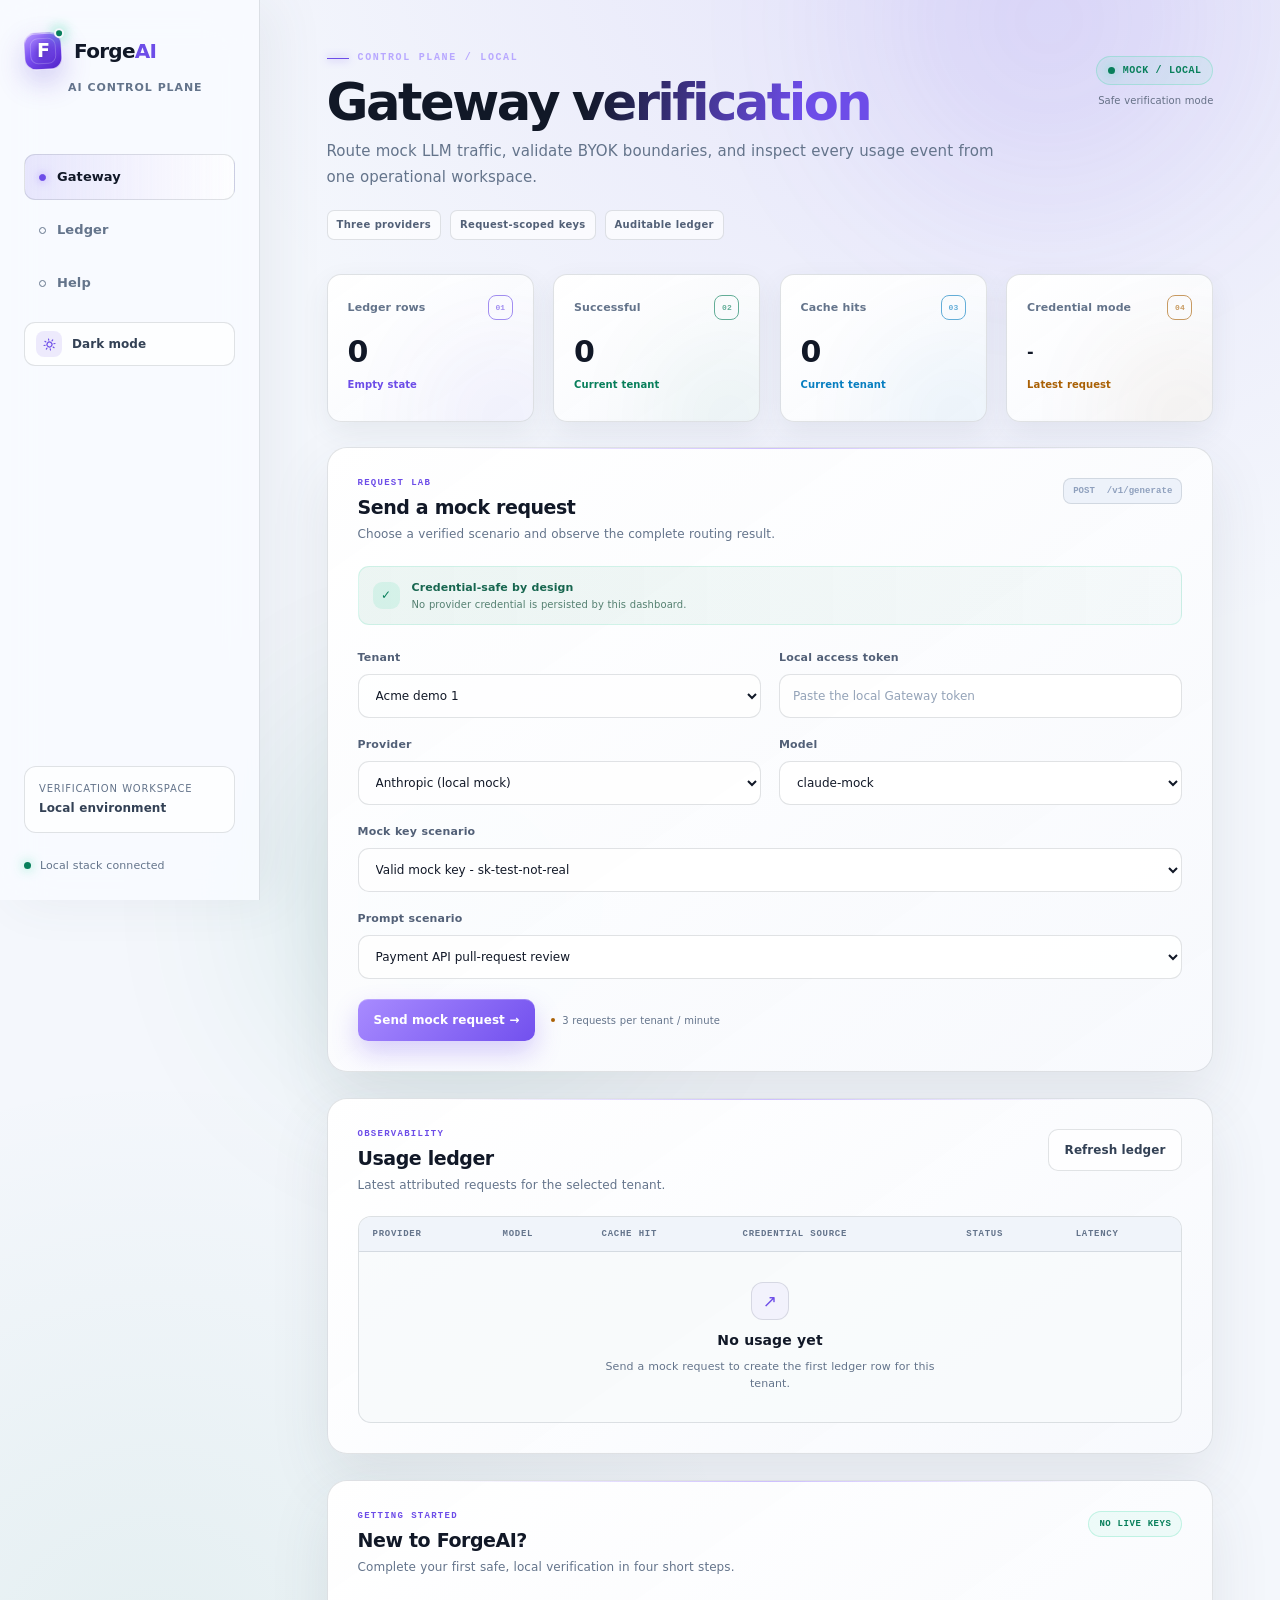
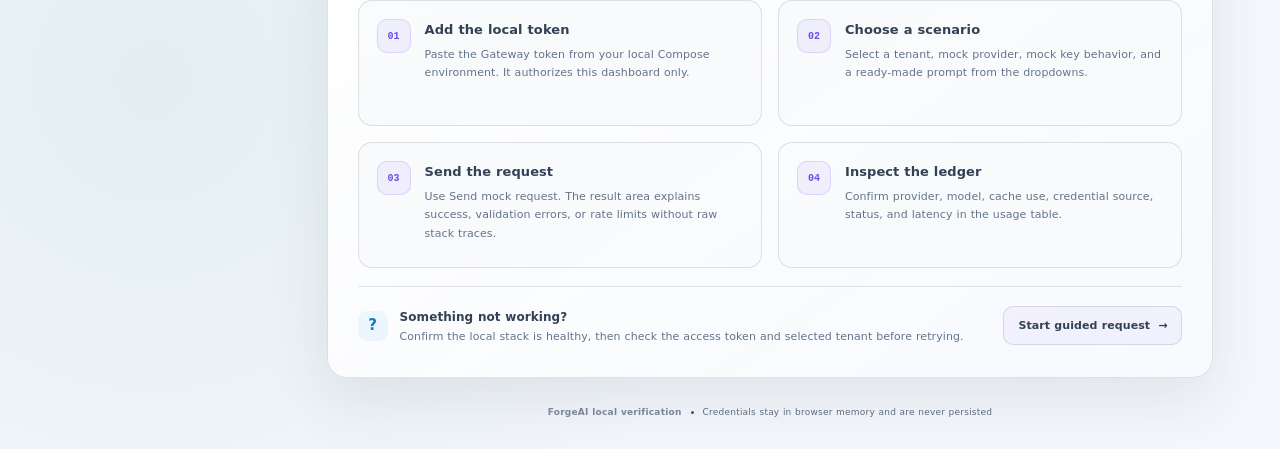
==== commit 2d401fe2: "feat(dashboard): add guided themes and presentation polish Increase workspace spacing, introduce an " ====
--- a/dashboard/index.html
+++ b/dashboard/index.html
@@ -15,14 +15,25 @@
 
   <aside class='sidebar'>
     <div class='brand-block'>
-      <div class='brand'><span class='brand-mark'>F</span><span>ForgeAI</span></div>
+      <div class='brand'>
+        <span class='brand-mark' aria-hidden='true'><span>F</span><i></i></span>
+        <span class='brand-name'>Forge<span>AI</span></span>
+      </div>
       <p>AI control plane</p>
     </div>
 
     <nav aria-label='Primary navigation'>
       <a class='active' href='#gateway'><span class='nav-dot' aria-hidden='true'></span>Gateway</a>
-      <a href='#usage'><span class='nav-dot' aria-hidden='true'></span>Usage ledger</a>
+      <a href='#usage'><span class='nav-dot' aria-hidden='true'></span>Ledger</a>
+      <a href='#help'><span class='nav-dot' aria-hidden='true'></span>Help</a>
     </nav>
+
+    <button class='theme-toggle' id='theme-toggle' type='button' aria-label='Switch to light mode' aria-pressed='false'>
+      <span class='theme-icon' aria-hidden='true'>
+        <svg viewBox='0 0 24 24' focusable='false'><path d='M12 3v2m0 14v2M3 12h2m14 0h2M5.64 5.64l1.42 1.42m9.88 9.88 1.42 1.42M18.36 5.64l-1.42 1.42M7.06 16.94l-1.42 1.42'/><circle cx='12' cy='12' r='4'/></svg>
+      </span>
+      <span id='theme-label'>Light mode</span>
+    </button>
 
     <div class='sidebar-note'>
       <span>Verification workspace</span>
@@ -161,6 +172,44 @@
         </div>
         <div id='ledger-error' class='result error' role='alert' hidden></div>
       </article>
+
+      <article class='panel help-panel' id='help'>
+        <div class='panel-header'>
+          <div>
+            <span class='section-kicker'>GETTING STARTED</span>
+            <h2>New to ForgeAI?</h2>
+            <p>Complete your first safe, local verification in four short steps.</p>
+          </div>
+          <span class='help-badge'>NO LIVE KEYS</span>
+        </div>
+
+        <ol class='guide-grid'>
+          <li class='guide-step'>
+            <span class='step-number'>01</span>
+            <div><strong>Add the local token</strong><p>Paste the Gateway token from your local Compose environment. It authorizes this dashboard only.</p></div>
+          </li>
+          <li class='guide-step'>
+            <span class='step-number'>02</span>
+            <div><strong>Choose a scenario</strong><p>Select a tenant, mock provider, mock key behavior, and a ready-made prompt from the dropdowns.</p></div>
+          </li>
+          <li class='guide-step'>
+            <span class='step-number'>03</span>
+            <div><strong>Send the request</strong><p>Use Send mock request. The result area explains success, validation errors, or rate limits without raw stack traces.</p></div>
+          </li>
+          <li class='guide-step'>
+            <span class='step-number'>04</span>
+            <div><strong>Inspect the ledger</strong><p>Confirm provider, model, cache use, credential source, status, and latency in the usage table.</p></div>
+          </li>
+        </ol>
+
+        <div class='help-actions'>
+          <div class='help-callout'>
+            <span aria-hidden='true'>?</span>
+            <div><strong>Something not working?</strong><p>Confirm the local stack is healthy, then check the access token and selected tenant before retrying.</p></div>
+          </div>
+          <a class='start-link' href='#gateway'>Start guided request <span aria-hidden='true'>→</span></a>
+        </div>
+      </article>
     </section>
 
     <footer><span>ForgeAI local verification</span><i></i>Credentials stay in browser memory and are never persisted</footer>
--- a/dashboard/styles.css
+++ b/dashboard/styles.css
@@ -23,6 +23,28 @@
   --ease: cubic-bezier(.2, .8, .2, 1);
 }
 
+html[data-theme='light'] {
+  color-scheme: light;
+  --bg: #f4f7fc;
+  --bg-soft: #edf2fa;
+  --surface: rgba(255, 255, 255, .94);
+  --surface-raised: rgba(255, 255, 255, .99);
+  --surface-hover: #f1f4fb;
+  --line: rgba(30, 41, 59, .13);
+  --line-strong: rgba(30, 41, 59, .23);
+  --text: #111827;
+  --text-soft: #334155;
+  --muted: #64748b;
+  --purple: #6d4de8;
+  --purple-strong: #5a38d5;
+  --blue: #087fc1;
+  --green: #087f5b;
+  --amber: #aa6105;
+  --red: #ce3151;
+  --shadow: 0 24px 60px rgba(55, 65, 81, .1);
+  --shadow-soft: 0 10px 28px rgba(55, 65, 81, .075);
+}
+
 * { box-sizing: border-box; }
 
 html { scroll-behavior: smooth; }
@@ -44,6 +66,14 @@
   line-height: 1.55;
   letter-spacing: .005em;
   word-spacing: .025em;
+  transition: color .28s var(--ease), background-color .28s var(--ease);
+}
+
+html[data-theme='light'] body {
+  background:
+    radial-gradient(circle at 78% -8%, rgba(109, 77, 232, .12), transparent 34%),
+    radial-gradient(circle at 12% 82%, rgba(8, 127, 91, .07), transparent 30%),
+    var(--bg);
 }
 
 button, input, select { font: inherit; }
@@ -111,17 +141,46 @@
   letter-spacing: -.035em;
 }
 
+.brand-name span { color: var(--purple); }
+
 .brand-mark {
-  display: grid;
-  width: 32px;
-  height: 32px;
+  position: relative;
+  display: grid;
+  width: 38px;
+  height: 38px;
   place-items: center;
-  border: 1px solid rgba(255, 255, 255, .18);
-  border-radius: 10px;
-  background: linear-gradient(145deg, #a88bff, #6237e4 72%);
-  box-shadow: 0 10px 28px rgba(124, 92, 255, .36), inset 0 1px rgba(255, 255, 255, .26);
+  overflow: visible;
+  border: 1px solid rgba(255, 255, 255, .24);
+  border-radius: 12px;
+  background: linear-gradient(145deg, #bb9dff 0%, #7c51f3 42%, #5021c7 100%);
+  box-shadow: 0 12px 30px rgba(124, 92, 255, .42), inset 0 1px rgba(255, 255, 255, .34);
   color: #fff;
-  font-size: 16px;
+  font-size: 19px;
+  isolation: isolate;
+  transform: rotate(-3deg);
+}
+
+.brand-mark::before {
+  content: '';
+  position: absolute;
+  inset: 5px;
+  z-index: -1;
+  border: 1px solid rgba(255, 255, 255, .22);
+  border-radius: 8px;
+}
+
+.brand-mark span { transform: rotate(3deg); text-shadow: 0 2px 8px rgba(29, 7, 77, .45); }
+
+.brand-mark i {
+  position: absolute;
+  top: -4px;
+  right: -4px;
+  width: 10px;
+  height: 10px;
+  border: 2px solid var(--bg);
+  border-radius: 50%;
+  background: var(--green);
+  box-shadow: 0 0 13px rgba(56, 218, 163, .95);
 }
 
 nav {
@@ -169,6 +228,39 @@
   box-shadow: 0 0 10px rgba(155, 124, 255, .75);
 }
 
+.theme-toggle {
+  display: flex;
+  align-items: center;
+  gap: 10px;
+  width: 100%;
+  min-height: 42px;
+  margin-top: 16px;
+  padding: 8px 11px;
+  border: 1px solid var(--line);
+  border-radius: 11px;
+  background: rgba(255, 255, 255, .035);
+  color: var(--text-soft);
+  font-size: 12px;
+  font-weight: 650;
+  text-align: left;
+}
+
+.theme-toggle:hover { border-color: var(--line-strong); background: var(--surface-hover); }
+
+.theme-icon {
+  display: grid;
+  width: 26px;
+  height: 26px;
+  place-items: center;
+  border-radius: 8px;
+  background: rgba(248, 187, 98, .12);
+  color: var(--amber);
+}
+
+.theme-icon svg { width: 15px; height: 15px; fill: none; stroke: currentColor; stroke-linecap: round; stroke-width: 1.8; }
+.theme-toggle[data-theme='light'] .theme-icon { background: rgba(109, 77, 232, .11); color: var(--purple); }
+.theme-toggle[data-theme='light'] .theme-icon svg { transform: rotate(35deg); }
+
 .sidebar-note {
   display: grid;
   gap: 3px;
@@ -294,7 +386,7 @@
 .cards {
   display: grid;
   grid-template-columns: repeat(4, minmax(0, 1fr));
-  gap: 14px;
+  gap: clamp(18px, 1.5vw, 24px);
 }
 
 .metric-card, .panel {
@@ -369,7 +461,7 @@
 
 .metric-card em { color: currentColor; font-size: 10px; font-style: normal; font-weight: 650; }
 
-.workspace { display: grid; gap: 16px; margin-top: 16px; }
+.workspace { display: grid; gap: clamp(22px, 2vw, 30px); margin-top: clamp(22px, 2vw, 30px); }
 
 .panel {
   padding: clamp(22px, 3vw, 30px);
@@ -564,6 +656,90 @@
 
 .ledger-panel { animation-delay: .18s; }
 
+.help-panel { animation-delay: .24s; }
+
+.help-badge {
+  padding: 7px 10px;
+  border: 1px solid rgba(56, 218, 163, .25);
+  border-radius: 999px;
+  background: rgba(56, 218, 163, .07);
+  color: var(--green);
+  font: 700 9px ui-monospace, monospace;
+  letter-spacing: .06em;
+  white-space: nowrap;
+}
+
+.guide-grid {
+  display: grid;
+  grid-template-columns: repeat(2, minmax(0, 1fr));
+  gap: 16px;
+  margin: 24px 0 0;
+  padding: 0;
+  list-style: none;
+}
+
+.guide-step {
+  display: flex;
+  align-items: flex-start;
+  gap: 14px;
+  min-height: 126px;
+  padding: 18px;
+  border: 1px solid var(--line);
+  border-radius: 14px;
+  background: rgba(255, 255, 255, .025);
+  transition: transform .22s var(--ease), border-color .22s var(--ease), background .22s var(--ease);
+}
+
+.guide-step:hover { transform: translateY(-2px); border-color: var(--line-strong); background: var(--surface-hover); }
+
+.step-number {
+  display: grid;
+  width: 34px;
+  height: 34px;
+  flex: 0 0 auto;
+  place-items: center;
+  border: 1px solid rgba(155, 124, 255, .25);
+  border-radius: 10px;
+  background: rgba(155, 124, 255, .09);
+  color: var(--purple);
+  font: 750 10px ui-monospace, monospace;
+}
+
+.guide-step strong { display: block; margin: 1px 0 6px; color: var(--text-soft); font-size: 13px; }
+.guide-step p, .help-callout p { margin: 0; color: var(--muted); font-size: 11px; line-height: 1.65; }
+
+.help-actions {
+  display: flex;
+  align-items: center;
+  justify-content: space-between;
+  gap: 22px;
+  margin-top: 18px;
+  padding-top: 18px;
+  border-top: 1px solid var(--line);
+}
+
+.help-callout { display: flex; align-items: center; gap: 12px; max-width: 650px; }
+.help-callout > span { display: grid; width: 30px; height: 30px; flex: 0 0 auto; place-items: center; border-radius: 9px; background: rgba(89, 184, 255, .1); color: var(--blue); font-weight: 800; }
+.help-callout strong { color: var(--text-soft); font-size: 12px; }
+
+.start-link {
+  display: inline-flex;
+  align-items: center;
+  gap: 8px;
+  flex: 0 0 auto;
+  padding: 10px 14px;
+  border: 1px solid var(--line);
+  border-radius: 10px;
+  background: rgba(155, 124, 255, .08);
+  color: var(--text-soft);
+  font-size: 11px;
+  font-weight: 750;
+  text-decoration: none;
+  transition: transform .2s var(--ease), border-color .2s var(--ease), background .2s var(--ease);
+}
+
+.start-link:hover { transform: translateY(-2px); border-color: rgba(155, 124, 255, .42); background: rgba(155, 124, 255, .14); }
+
 .table-wrap {
   position: relative;
   min-height: 150px;
@@ -635,6 +811,28 @@
 footer i { width: 3px; height: 3px; border-radius: 50%; background: #465267; }
 
 [hidden] { display: none !important; }
+
+html[data-theme='light'] .sidebar { background: rgba(249, 251, 255, .88); box-shadow: 16px 0 50px rgba(71, 85, 105, .07); }
+html[data-theme='light'] .brand-mark { border-color: rgba(255, 255, 255, .7); box-shadow: 0 12px 28px rgba(92, 58, 213, .25), inset 0 1px rgba(255, 255, 255, .5); }
+html[data-theme='light'] nav a:hover { background: rgba(71, 85, 105, .055); }
+html[data-theme='light'] nav a.active { background: linear-gradient(90deg, rgba(109, 77, 232, .12), rgba(255, 255, 255, .7)); color: var(--text); }
+html[data-theme='light'] .theme-toggle, html[data-theme='light'] .sidebar-note { background: rgba(255, 255, 255, .62); }
+html[data-theme='light'] h1 span { background: linear-gradient(100deg, #111827 5%, #6d4de8 76%); -webkit-background-clip: text; background-clip: text; color: transparent; }
+html[data-theme='light'] .hero-points span { background: rgba(255, 255, 255, .66); color: #526077; }
+html[data-theme='light'] .metric-card, html[data-theme='light'] .panel { background: linear-gradient(145deg, rgba(255, 255, 255, .98), rgba(247, 249, 253, .96)); }
+html[data-theme='light'] .privacy-banner { background: linear-gradient(90deg, rgba(8, 127, 91, .075), rgba(8, 127, 91, .025)); }
+html[data-theme='light'] .privacy-banner strong { color: #17664f; }
+html[data-theme='light'] .privacy-banner div span { color: #558071; }
+html[data-theme='light'] input, html[data-theme='light'] select { background: rgba(255, 255, 255, .88); }
+html[data-theme='light'] input:hover, html[data-theme='light'] select:hover, html[data-theme='light'] input:focus, html[data-theme='light'] select:focus { background: #fff; }
+html[data-theme='light'] input::placeholder { color: #94a3b8; }
+html[data-theme='light'] .field label { color: #526077; }
+html[data-theme='light'] button.secondary { background: rgba(255, 255, 255, .74); }
+html[data-theme='light'] .guide-step { background: rgba(248, 250, 252, .78); }
+html[data-theme='light'] .table-wrap { background: rgba(248, 250, 252, .78); }
+html[data-theme='light'] th { background: #f0f4fa; color: #64748b; }
+html[data-theme='light'] td { color: #334155; }
+html[data-theme='light'] tbody tr:hover { background: rgba(109, 77, 232, .04); }
 
 @keyframes riseIn { from { opacity: 0; transform: translateY(14px); } to { opacity: 1; transform: translateY(0); } }
 @keyframes resultIn { from { opacity: 0; transform: translateY(-5px) scale(.995); } to { opacity: 1; transform: translateY(0) scale(1); } }
@@ -667,6 +865,8 @@
   .brand-mark { width: 29px; height: 29px; border-radius: 9px; }
   nav { display: flex; gap: 4px; margin: 0; }
   nav a { padding: 9px 11px; font-size: 11px; }
+  .theme-toggle { width: auto; margin: 0 0 0 auto; padding: 7px 9px; }
+  .theme-toggle + .sidebar-note { display: none; }
   .status { margin-left: auto; }
   main { padding: 36px clamp(20px, 5vw, 48px) 28px; }
   .panel { scroll-margin-top: 82px; }
@@ -674,20 +874,22 @@
 
 @media (max-width: 680px) {
   body { font-size: 14px; }
-  .sidebar { gap: 12px; padding: 12px 16px; }
+  .sidebar { gap: 10px; padding: 12px 14px; }
   .brand > span:last-child { display: none; }
   nav { flex: 1; }
-  nav a { flex: 1; justify-content: center; padding: 8px; }
-  .status span { display: none; }
+  nav a { flex: 1; justify-content: center; gap: 6px; padding: 8px 5px; font-size: 10px; }
+  .nav-dot { display: none; }
+  .theme-toggle { min-width: 40px; justify-content: center; }
+  .theme-toggle > span:last-child, .status { display: none; }
   main { padding: 28px 15px 24px; }
   .hero { display: grid; gap: 20px; margin-bottom: 26px; }
   .environment-card { justify-items: start; }
   .environment-card small { display: none; }
   .hero-copy > p { font-size: 13px; }
   .hero-points { gap: 6px; margin-top: 16px; }
-  .cards { grid-template-columns: 1fr; gap: 10px; }
+  .cards { grid-template-columns: 1fr; gap: 14px; }
   .metric-card { min-height: 126px; padding: 17px; }
-  .workspace { gap: 12px; margin-top: 12px; }
+  .workspace { gap: 18px; margin-top: 18px; }
   .panel { padding: 19px 16px; border-radius: 16px; }
   .panel-header { align-items: flex-start; gap: 14px; }
   .api-route { display: none; }
@@ -727,6 +929,12 @@
     text-transform: uppercase;
   }
   .empty-state { border: 1px solid var(--line); border-radius: 12px; }
+  .guide-grid { grid-template-columns: 1fr; gap: 12px; }
+  .guide-step { min-height: 0; padding: 15px; }
+  .help-actions { align-items: stretch; flex-direction: column; }
+  .start-link { justify-content: center; min-height: 44px; }
+  .help-badge { display: none; }
+  html[data-theme='light'] tbody tr { background: rgba(248, 250, 252, .9); }
   footer { align-items: center; flex-direction: column; gap: 4px; }
   footer i { display: none; }
 }
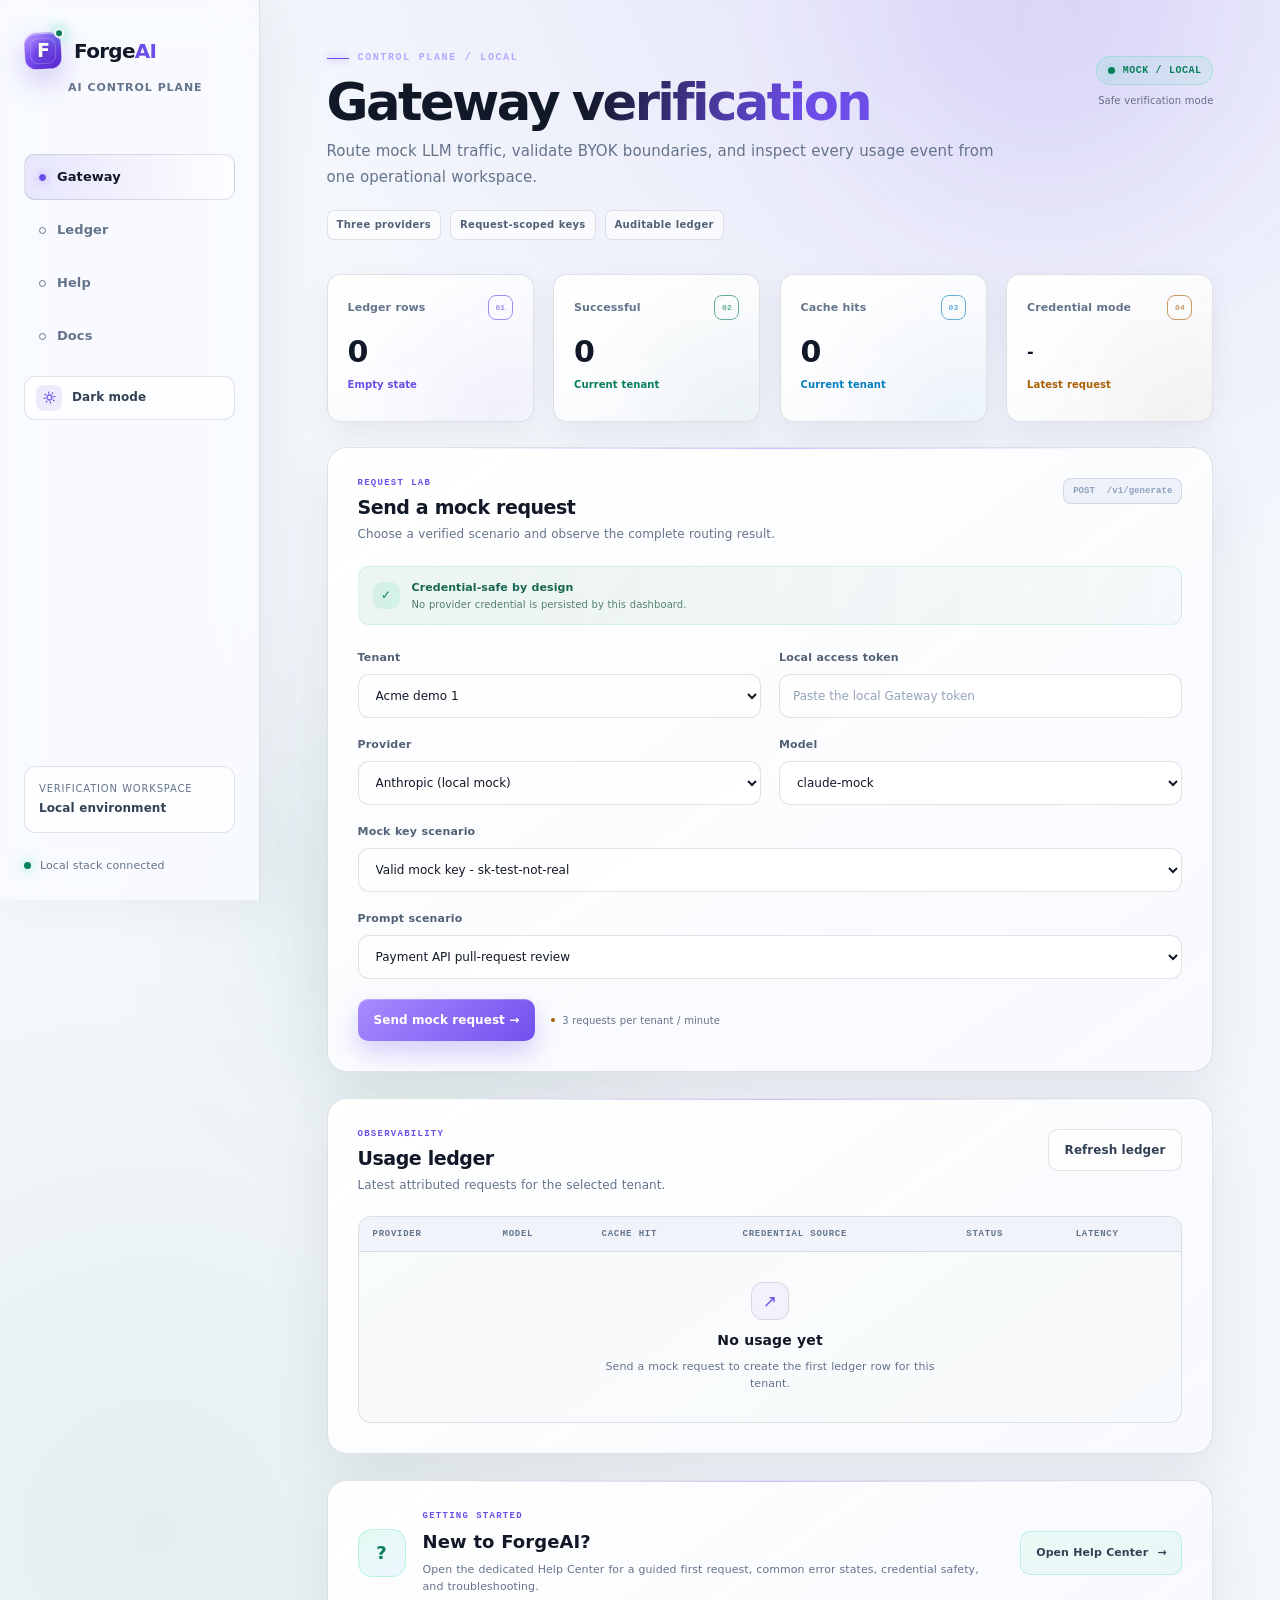
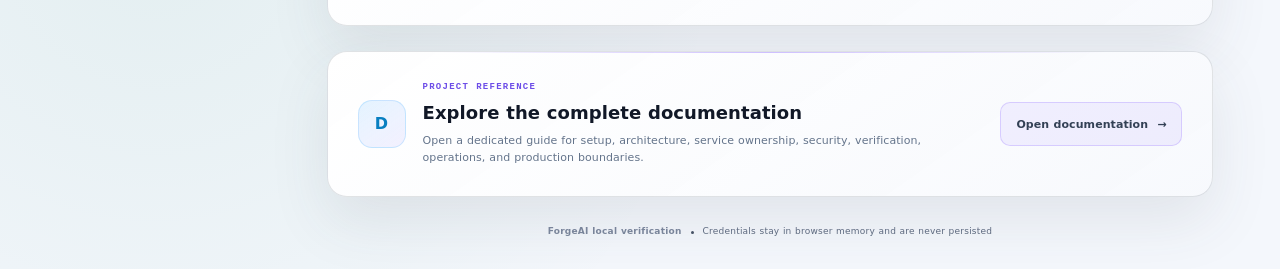
==== commit c403b06d: "feat(dashboard): add standalone help and docs experiences Move guided support and project reference " ====
--- a/dashboard/index.html
+++ b/dashboard/index.html
@@ -25,7 +25,8 @@
     <nav aria-label='Primary navigation'>
       <a class='active' href='#gateway'><span class='nav-dot' aria-hidden='true'></span>Gateway</a>
       <a href='#usage'><span class='nav-dot' aria-hidden='true'></span>Ledger</a>
-      <a href='#help'><span class='nav-dot' aria-hidden='true'></span>Help</a>
+      <a href='help.html'><span class='nav-dot' aria-hidden='true'></span>Help</a>
+      <a href='docs.html'><span class='nav-dot' aria-hidden='true'></span>Docs</a>
     </nav>
 
     <button class='theme-toggle' id='theme-toggle' type='button' aria-label='Switch to light mode' aria-pressed='false'>
@@ -173,47 +174,34 @@
         <div id='ledger-error' class='result error' role='alert' hidden></div>
       </article>
 
-      <article class='panel help-panel' id='help'>
-        <div class='panel-header'>
+      <article class='panel help-cta'>
+        <div class='help-cta-copy'>
+          <span class='help-cta-icon' aria-hidden='true'>?</span>
           <div>
             <span class='section-kicker'>GETTING STARTED</span>
             <h2>New to ForgeAI?</h2>
-            <p>Complete your first safe, local verification in four short steps.</p>
-          </div>
-          <span class='help-badge'>NO LIVE KEYS</span>
-        </div>
-
-        <ol class='guide-grid'>
-          <li class='guide-step'>
-            <span class='step-number'>01</span>
-            <div><strong>Add the local token</strong><p>Paste the Gateway token from your local Compose environment. It authorizes this dashboard only.</p></div>
-          </li>
-          <li class='guide-step'>
-            <span class='step-number'>02</span>
-            <div><strong>Choose a scenario</strong><p>Select a tenant, mock provider, mock key behavior, and a ready-made prompt from the dropdowns.</p></div>
-          </li>
-          <li class='guide-step'>
-            <span class='step-number'>03</span>
-            <div><strong>Send the request</strong><p>Use Send mock request. The result area explains success, validation errors, or rate limits without raw stack traces.</p></div>
-          </li>
-          <li class='guide-step'>
-            <span class='step-number'>04</span>
-            <div><strong>Inspect the ledger</strong><p>Confirm provider, model, cache use, credential source, status, and latency in the usage table.</p></div>
-          </li>
-        </ol>
-
-        <div class='help-actions'>
-          <div class='help-callout'>
-            <span aria-hidden='true'>?</span>
-            <div><strong>Something not working?</strong><p>Confirm the local stack is healthy, then check the access token and selected tenant before retrying.</p></div>
-          </div>
-          <a class='start-link' href='#gateway'>Start guided request <span aria-hidden='true'>→</span></a>
-        </div>
+            <p>Open the dedicated Help Center for a guided first request, common error states, credential safety, and troubleshooting.</p>
+          </div>
+        </div>
+        <a class='help-open-link' href='help.html'>Open Help Center <span aria-hidden='true'>→</span></a>
+      </article>
+
+      <article class='panel documentation-cta'>
+        <div class='documentation-cta-copy'>
+          <span class='doc-cta-icon' aria-hidden='true'>D</span>
+          <div>
+            <span class='section-kicker'>PROJECT REFERENCE</span>
+            <h2>Explore the complete documentation</h2>
+            <p>Open a dedicated guide for setup, architecture, service ownership, security, verification, operations, and production boundaries.</p>
+          </div>
+        </div>
+        <a class='docs-open-link' href='docs.html'>Open documentation <span aria-hidden='true'>→</span></a>
       </article>
     </section>
 
     <footer><span>ForgeAI local verification</span><i></i>Credentials stay in browser memory and are never persisted</footer>
   </main>
+  <script src='theme.js'></script>
   <script src='app.js'></script>
 </body>
 </html>
--- a/dashboard/styles.css
+++ b/dashboard/styles.css
@@ -657,6 +657,130 @@
 .ledger-panel { animation-delay: .18s; }
 
 .help-panel { animation-delay: .24s; }
+.documentation-panel { animation-delay: .3s; }
+
+.help-cta {
+  display: flex;
+  align-items: center;
+  justify-content: space-between;
+  gap: 28px;
+  animation-delay: .24s;
+}
+
+.help-cta-copy { display: flex; align-items: center; gap: 17px; }
+.help-cta h2 { margin: 0 0 5px; font-size: 18px; }
+.help-cta p { max-width: 720px; margin: 0; color: var(--muted); font-size: 11px; }
+
+.help-cta-icon {
+  display: grid;
+  width: 48px;
+  height: 48px;
+  flex: 0 0 auto;
+  place-items: center;
+  border: 1px solid rgba(56, 218, 163, .25);
+  border-radius: 14px;
+  background: linear-gradient(145deg, rgba(56, 218, 163, .14), rgba(89, 184, 255, .09));
+  color: var(--green);
+  font-size: 18px;
+  font-weight: 850;
+}
+
+.help-open-link {
+  display: inline-flex;
+  align-items: center;
+  justify-content: center;
+  gap: 9px;
+  min-height: 44px;
+  padding: 10px 15px;
+  flex: 0 0 auto;
+  border: 1px solid rgba(56, 218, 163, .25);
+  border-radius: 10px;
+  background: rgba(56, 218, 163, .08);
+  color: var(--text-soft);
+  font-size: 11px;
+  font-weight: 750;
+  text-decoration: none;
+  transition: transform .2s var(--ease), border-color .2s var(--ease), background .2s var(--ease);
+}
+
+.help-open-link:hover { transform: translateY(-2px); border-color: rgba(56, 218, 163, .45); background: rgba(56, 218, 163, .14); }
+.help-main { max-width: 1500px; }
+.help-hero { margin-bottom: 4px; }
+.help-workspace { margin-top: 28px; }
+.help-page-panel { animation-delay: .1s; }
+.support-panel { animation-delay: .16s; }
+.help-faq-panel { animation-delay: .22s; }
+
+.support-grid {
+  display: grid;
+  grid-template-columns: repeat(2, minmax(0, 1fr));
+  gap: 14px;
+  margin-top: 22px;
+}
+
+.support-card {
+  display: grid;
+  gap: 7px;
+  min-height: 132px;
+  padding: 17px;
+  border: 1px solid var(--line);
+  border-radius: 13px;
+  background: rgba(255, 255, 255, .025);
+}
+
+.support-code { width: max-content; padding: 4px 7px; border: 1px solid rgba(255, 113, 139, .2); border-radius: 6px; background: rgba(255, 113, 139, .07); color: var(--red); font: 750 8px ui-monospace, monospace; letter-spacing: .07em; }
+.support-card strong { color: var(--text-soft); font-size: 13px; }
+.support-card p { margin: 0; color: var(--muted); font-size: 11px; line-height: 1.65; }
+.help-faq-grid { display: grid; grid-template-columns: repeat(2, minmax(0, 1fr)); gap: 14px; margin-top: 22px; }
+
+.documentation-cta {
+  display: flex;
+  align-items: center;
+  justify-content: space-between;
+  gap: 28px;
+  animation-delay: .3s;
+}
+
+.documentation-cta-copy { display: flex; align-items: center; gap: 17px; }
+.documentation-cta h2 { margin: 0 0 5px; font-size: 18px; }
+.documentation-cta p { max-width: 720px; margin: 0; color: var(--muted); font-size: 11px; }
+
+.doc-cta-icon {
+  display: grid;
+  width: 48px;
+  height: 48px;
+  flex: 0 0 auto;
+  place-items: center;
+  border: 1px solid rgba(89, 184, 255, .26);
+  border-radius: 14px;
+  background: linear-gradient(145deg, rgba(89, 184, 255, .16), rgba(155, 124, 255, .1));
+  color: var(--blue);
+  font-size: 16px;
+  font-weight: 850;
+}
+
+.docs-open-link {
+  display: inline-flex;
+  align-items: center;
+  justify-content: center;
+  gap: 9px;
+  min-height: 44px;
+  padding: 10px 15px;
+  flex: 0 0 auto;
+  border: 1px solid rgba(155, 124, 255, .3);
+  border-radius: 10px;
+  background: rgba(155, 124, 255, .1);
+  color: var(--text-soft);
+  font-size: 11px;
+  font-weight: 750;
+  text-decoration: none;
+  transition: transform .2s var(--ease), border-color .2s var(--ease), background .2s var(--ease);
+}
+
+.docs-open-link:hover { transform: translateY(-2px); border-color: rgba(155, 124, 255, .48); background: rgba(155, 124, 255, .16); }
+.docs-main { max-width: 1500px; }
+.docs-hero { margin-bottom: 4px; }
+.docs-workspace { margin-top: 28px; }
 
 .help-badge {
   padding: 7px 10px;
@@ -739,6 +863,125 @@
 }
 
 .start-link:hover { transform: translateY(-2px); border-color: rgba(155, 124, 255, .42); background: rgba(155, 124, 255, .14); }
+
+.docs-badge {
+  padding: 7px 10px;
+  border: 1px solid rgba(89, 184, 255, .25);
+  border-radius: 999px;
+  background: rgba(89, 184, 255, .07);
+  color: var(--blue);
+  font: 700 9px ui-monospace, monospace;
+  letter-spacing: .06em;
+  white-space: nowrap;
+}
+
+.docs-overview {
+  display: grid;
+  grid-template-columns: repeat(3, minmax(0, 1fr));
+  gap: 14px;
+  margin-top: 24px;
+}
+
+.docs-overview article {
+  display: grid;
+  grid-template-columns: auto 1fr;
+  column-gap: 11px;
+  padding: 15px;
+  border: 1px solid var(--line);
+  border-radius: 13px;
+  background: rgba(255, 255, 255, .025);
+}
+
+.docs-overview article > span { grid-row: 1 / 3; color: var(--purple); font: 750 9px ui-monospace, monospace; }
+.docs-overview strong { color: var(--text-soft); font-size: 12px; }
+.docs-overview small { margin-top: 2px; color: var(--muted); font-size: 10px; }
+
+.docs-grid {
+  display: grid;
+  grid-template-columns: repeat(2, minmax(0, 1fr));
+  gap: 14px;
+  margin-top: 16px;
+}
+
+.doc-topic {
+  overflow: hidden;
+  border: 1px solid var(--line);
+  border-radius: 14px;
+  background: rgba(5, 9, 17, .28);
+  transition: border-color .22s var(--ease), background .22s var(--ease);
+}
+
+.doc-topic[open] { border-color: rgba(155, 124, 255, .28); background: rgba(155, 124, 255, .035); }
+
+.doc-topic summary {
+  position: relative;
+  display: flex;
+  align-items: center;
+  gap: 12px;
+  min-height: 68px;
+  padding: 14px 46px 14px 14px;
+  cursor: pointer;
+  list-style: none;
+}
+
+.doc-topic summary::-webkit-details-marker { display: none; }
+.doc-topic summary::after { content: '+'; position: absolute; right: 17px; color: var(--muted); font-size: 18px; transition: transform .2s var(--ease), color .2s var(--ease); }
+.doc-topic[open] summary::after { color: var(--purple); transform: rotate(45deg); }
+
+.doc-icon {
+  display: grid;
+  width: 34px;
+  height: 34px;
+  flex: 0 0 auto;
+  place-items: center;
+  border-radius: 10px;
+  background: rgba(155, 124, 255, .09);
+  color: var(--purple);
+  font: 750 9px ui-monospace, monospace;
+}
+
+.doc-topic summary > span:last-of-type { display: grid; gap: 2px; }
+.doc-topic summary strong { color: var(--text-soft); font-size: 12px; }
+.doc-topic summary small { color: var(--muted); font-size: 10px; }
+
+.doc-content { padding: 0 16px 17px 60px; color: var(--muted); font-size: 11px; line-height: 1.65; }
+.doc-content p { margin: 0; }
+.doc-content ol, .doc-content ul { display: grid; gap: 7px; margin: 0; padding-left: 17px; }
+.doc-content li::marker { color: var(--purple); font-weight: 750; }
+
+code {
+  padding: 2px 5px;
+  border: 1px solid var(--line);
+  border-radius: 5px;
+  background: var(--bg-soft);
+  color: var(--text-soft);
+  font: 600 .92em ui-monospace, 'Cascadia Code', monospace;
+}
+
+.endpoint-list { display: grid; gap: 6px; margin-top: 14px; }
+.endpoint-list a { display: flex; align-items: center; justify-content: space-between; gap: 12px; padding: 8px 10px; border: 1px solid var(--line); border-radius: 8px; color: var(--text-soft); text-decoration: none; transition: border-color .18s var(--ease), background .18s var(--ease); }
+.endpoint-list a:hover { border-color: var(--line-strong); background: var(--surface-hover); }
+
+.flow-list { display: flex; flex-wrap: wrap; align-items: center; gap: 7px; margin-bottom: 13px; }
+.flow-list span { padding: 5px 7px; border: 1px solid var(--line); border-radius: 7px; background: var(--bg-soft); color: var(--text-soft); font-size: 9px; font-weight: 700; }
+.flow-list i { color: var(--purple); font-style: normal; }
+
+.docs-footer {
+  display: flex;
+  align-items: center;
+  justify-content: space-between;
+  gap: 20px;
+  margin-top: 18px;
+  padding-top: 18px;
+  border-top: 1px solid var(--line);
+}
+
+.docs-footer > div:first-child { display: grid; gap: 3px; }
+.docs-footer strong { color: var(--text-soft); font-size: 12px; }
+.docs-footer span { color: var(--muted); font-size: 10px; }
+.docs-actions { display: flex; gap: 8px; flex: 0 0 auto; }
+.docs-actions a { padding: 9px 12px; border: 1px solid var(--line); border-radius: 9px; background: rgba(155, 124, 255, .07); color: var(--text-soft); font-size: 10px; font-weight: 750; text-decoration: none; }
+.docs-actions a:hover { border-color: rgba(155, 124, 255, .42); background: rgba(155, 124, 255, .13); }
 
 .table-wrap {
   position: relative;
@@ -829,6 +1072,9 @@
 html[data-theme='light'] .field label { color: #526077; }
 html[data-theme='light'] button.secondary { background: rgba(255, 255, 255, .74); }
 html[data-theme='light'] .guide-step { background: rgba(248, 250, 252, .78); }
+html[data-theme='light'] .support-card { background: rgba(248, 250, 252, .78); }
+html[data-theme='light'] .docs-overview article, html[data-theme='light'] .doc-topic { background: rgba(248, 250, 252, .78); }
+html[data-theme='light'] .doc-topic[open] { background: rgba(109, 77, 232, .035); }
 html[data-theme='light'] .table-wrap { background: rgba(248, 250, 252, .78); }
 html[data-theme='light'] th { background: #f0f4fa; color: #64748b; }
 html[data-theme='light'] td { color: #334155; }
@@ -934,6 +1180,19 @@
   .help-actions { align-items: stretch; flex-direction: column; }
   .start-link { justify-content: center; min-height: 44px; }
   .help-badge { display: none; }
+  .docs-badge { display: none; }
+  .docs-overview, .docs-grid { grid-template-columns: 1fr; }
+  .doc-content { padding-left: 16px; }
+  .docs-footer { align-items: stretch; flex-direction: column; }
+  .docs-actions { display: grid; grid-template-columns: 1fr 1fr; }
+  .docs-actions a { min-height: 42px; display: grid; place-items: center; }
+  .documentation-cta { align-items: stretch; flex-direction: column; gap: 18px; }
+  .documentation-cta-copy { align-items: flex-start; }
+  .docs-open-link { width: 100%; }
+  .help-cta { align-items: stretch; flex-direction: column; gap: 18px; }
+  .help-cta-copy { align-items: flex-start; }
+  .help-open-link { width: 100%; }
+  .support-grid, .help-faq-grid { grid-template-columns: 1fr; }
   html[data-theme='light'] tbody tr { background: rgba(248, 250, 252, .9); }
   footer { align-items: center; flex-direction: column; gap: 4px; }
   footer i { display: none; }
